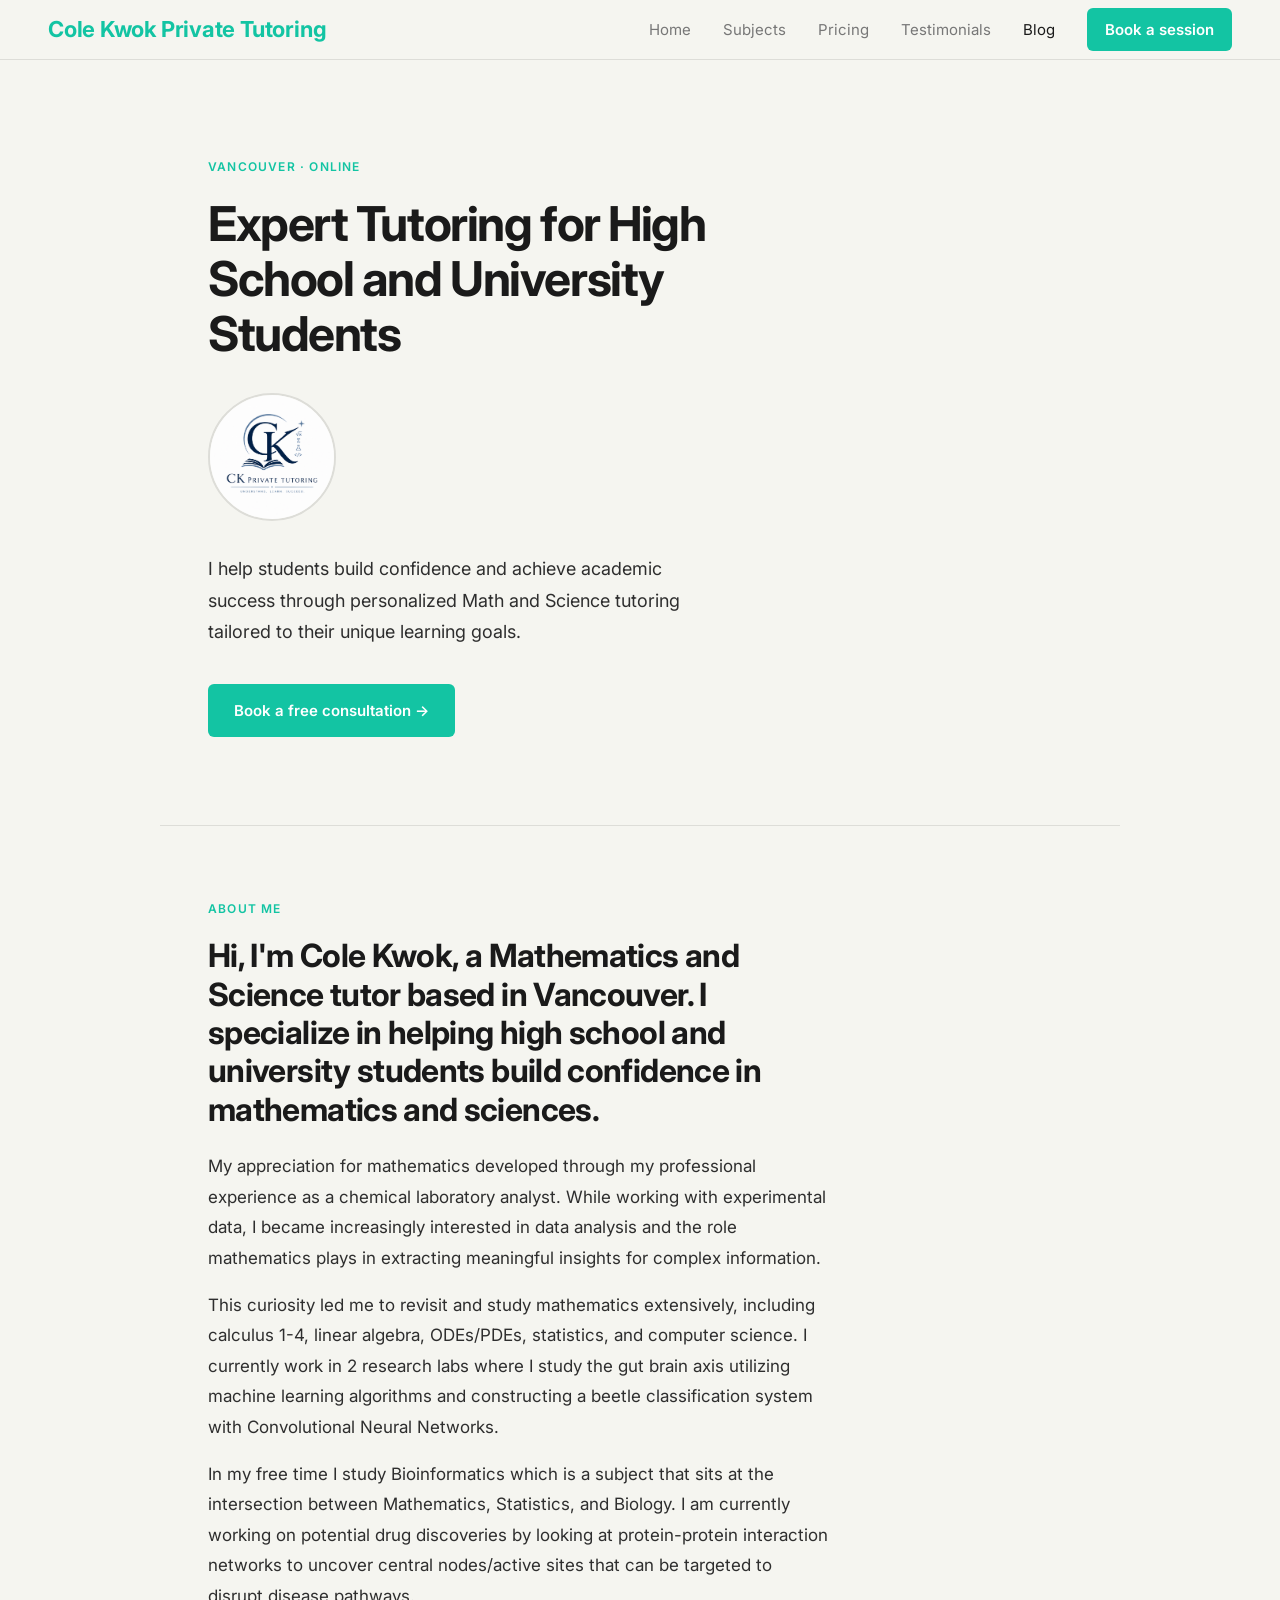
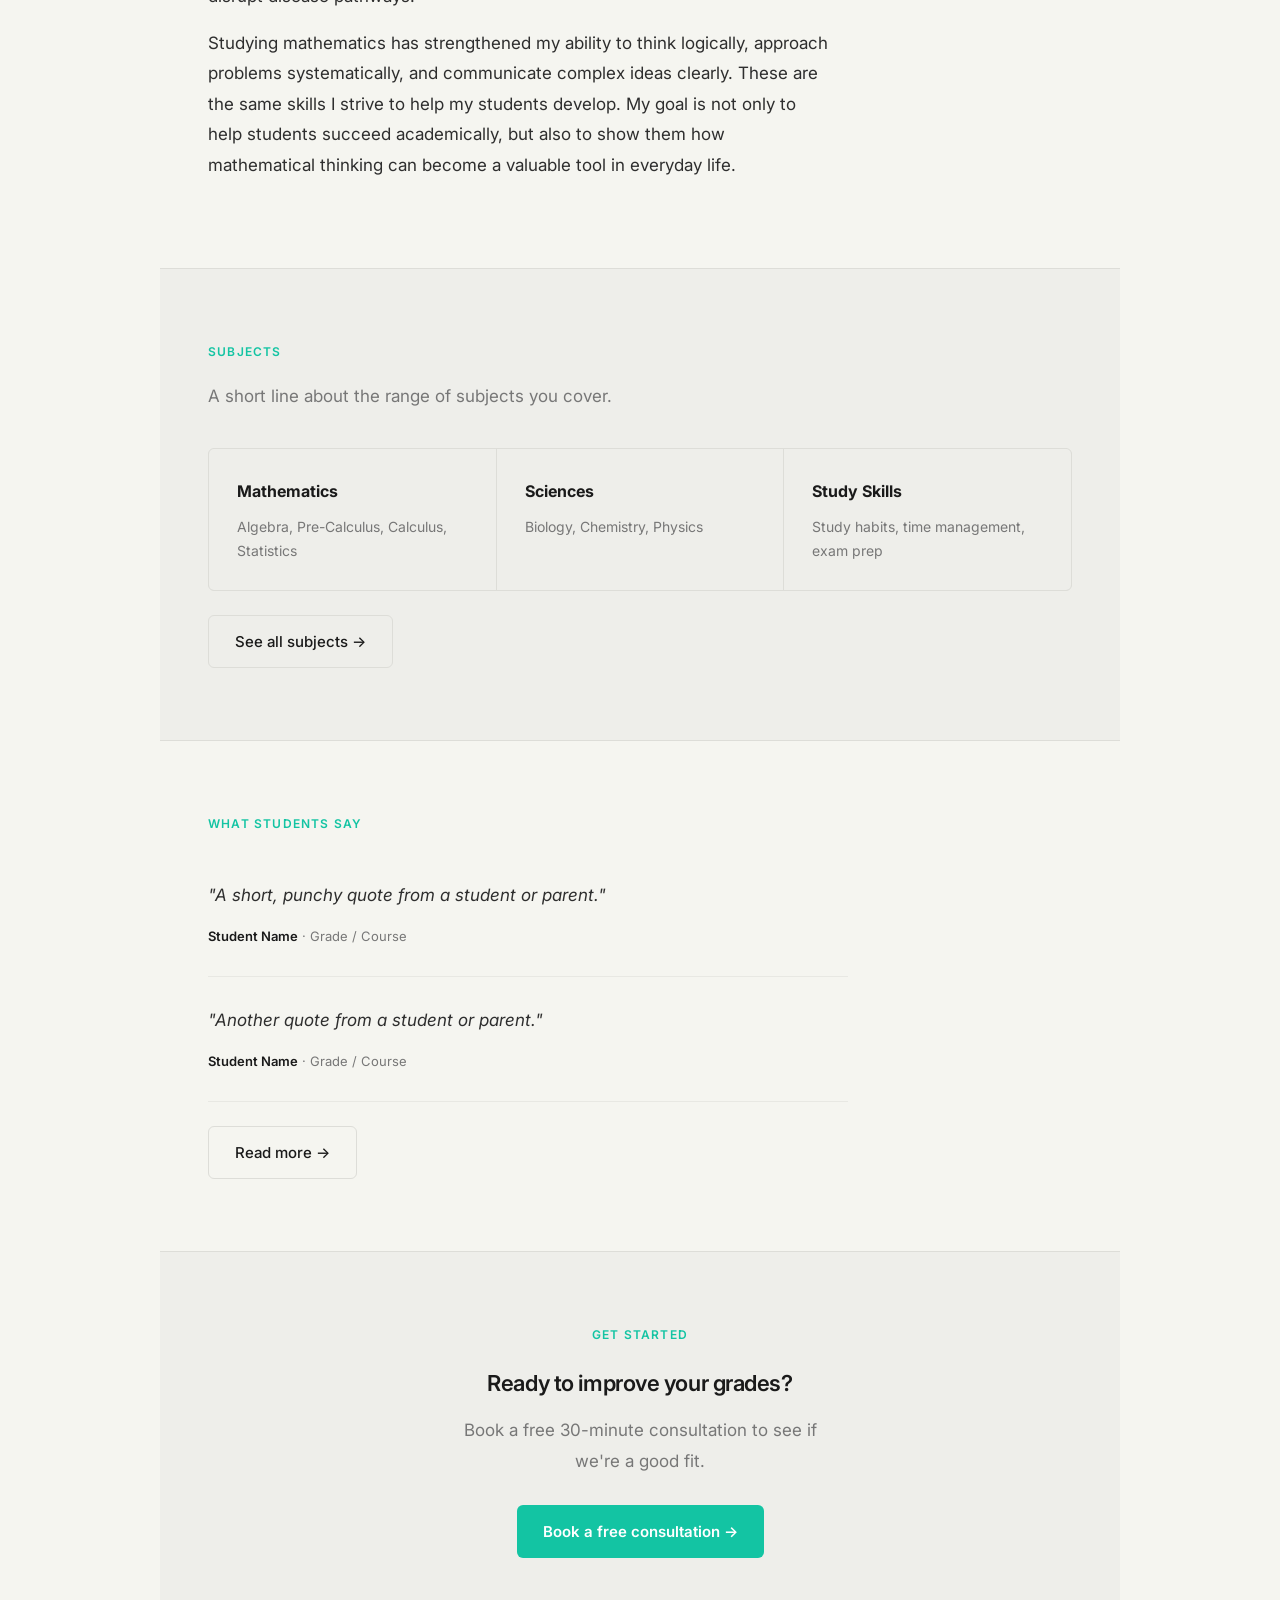
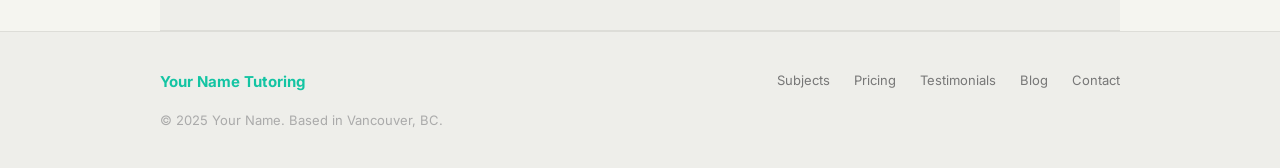
==== index.html @ e892c530 "Update index.html" ====
<!DOCTYPE html>
<html lang="en">
<head>
  <meta charset="UTF-8">
  <meta name="viewport" content="width=device-width, initial-scale=1.0">
  <title>CK | Vancouver Private Tutor</title>
  <link rel="stylesheet" href="style.css">
  <link rel="preconnect" href="https://fonts.googleapis.com">
  <link rel="preconnect" href="https://fonts.gstatic.com" crossorigin>
  <link href="https://fonts.googleapis.com/css2?family=Inter:wght@300;400;500;600;700&display=swap" rel="stylesheet">
</head>
<body>

  <header>
    <div class="logo">Cole Kwok Private Tutoring</div>
    <nav>
      <a href="index.html">Home</a>
      <a href="subjects.html">Subjects</a>
      <a href="pricing.html">Pricing</a>
      <a href="testimonials.html">Testimonials</a>
      <a href="blog.html" class="active">Blog</a>
      <a href="contact.html" class="nav-cta">Book a session</a>
    </nav>
  </header>

  <div class="hero">
    <div class="eyebrow">Vancouver · Online</div>
    <h1>Expert Tutoring for High School and University Students</h1>
    <img src="images/tutoringprofilepic.jpg" alt="Photo of Your Name" class="hero-image">
    <p>I help students build confidence and achieve academic success through personalized Math and Science tutoring tailored to their unique learning goals.</p>
    <a href="contact.html" class="button">Book a free consultation →</a>
  </div>

  <div class="section">
    <div class="eyebrow">About me</div>
    <div class="about-text">
      <h2>Hi, I'm Cole Kwok, a Mathematics and Science tutor based in Vancouver. I specialize in helping high school and university students build confidence in mathematics and sciences.</h2>
      <p>My appreciation for mathematics developed through my professional experience as a chemical laboratory analyst. While working with experimental data, I became increasingly interested in data analysis and the role mathematics plays in extracting meaningful insights for complex information.</p>
      <p>This curiosity led me to revisit and study mathematics extensively, including calculus 1-4, linear algebra, ODEs/PDEs, statistics, and computer science. I currently work in 2 research labs where I study the gut brain axis utilizing machine learning algorithms and constructing a beetle classification system with Convolutional Neural Networks. </p>
      <p>In my free time I study Bioinformatics which is a subject that sits at the intersection between Mathematics, Statistics, and Biology. I am currently working on potential drug discoveries by looking at protein-protein interaction networks to uncover central nodes/active sites that can be targeted to disrupt disease pathways.</p>
      <p>Studying mathematics has strengthened my ability to think logically, approach problems systematically, and communicate complex ideas clearly. These are the same skills I strive to help my students develop. My goal is not only to help students succeed academically, but also to show them how mathematical thinking can become a valuable tool in everyday life.</p>
    </div>
  </div>

  <div class="section alt-bg">
    <div class="eyebrow">Subjects</div>
    <p style="color: var(--text-muted);">A short line about the range of subjects you cover.</p>
    <div class="card-grid">
      <div class="card"><h3>Mathematics</h3><p>Algebra, Pre-Calculus, Calculus, Statistics</p></div>
      <div class="card"><h3>Sciences</h3><p>Biology, Chemistry, Physics</p></div>
      <div class="card"><h3>Study Skills</h3><p>Study habits, time management, exam prep</p></div>
    </div>
    <div style="margin-top: 24px;"><a href="subjects.html" class="button-outline">See all subjects →</a></div>
  </div>

  <div class="section">
    <div class="eyebrow">What students say</div>
    <div class="testimonial">
      <blockquote>"A short, punchy quote from a student or parent."</blockquote>
      <div class="testimonial-attr"><strong>Student Name</strong> · Grade / Course</div>
    </div>
    <div class="testimonial">
      <blockquote>"Another quote from a student or parent."</blockquote>
      <div class="testimonial-attr"><strong>Student Name</strong> · Grade / Course</div>
    </div>
    <div style="margin-top: 24px;"><a href="testimonials.html" class="button-outline">Read more →</a></div>
  </div>

  <div class="section alt-bg" style="text-align: center;">
    <div class="eyebrow">Get started</div>
    <h2 style="font-size: 22px; font-weight: 600; color: var(--text-primary); letter-spacing: -0.02em; margin-bottom: 12px;">Ready to improve your grades?</h2>
    <p style="color: var(--text-muted); max-width: 400px; margin: 0 auto 28px;">Book a free 30-minute consultation to see if we're a good fit.</p>
    <a href="contact.html" class="button">Book a free consultation →</a>
  </div>

  <footer>
    <div class="inner">
      <div class="footer-logo">Your Name Tutoring</div>
      <div class="footer-links">
        <a href="subjects.html">Subjects</a>
        <a href="pricing.html">Pricing</a>
        <a href="testimonials.html">Testimonials</a>
        <a href="blog.html">Blog</a>
        <a href="contact.html">Contact</a>
      </div>
      <div class="footer-copy">© 2025 Your Name. Based in Vancouver, BC.</div>
    </div>
  </footer>

</body>
</html>
---- style.css ----
*, *::before, *::after { box-sizing: border-box; margin: 0; padding: 0; }

:root {
  --bg:           #f5f5f0;
  --bg-alt:       #eeeeea;
  --bg-card:      #e8e8e3;
  --text-primary: #1a1a1a;
  --text-body:    #2e2e2e;
  --text-muted:   #777777;
  --text-dim:     #aaaaaa;
  --border:       #ddddd8;
  --border-light: #e8e8e3;
  --green:        #13c4a3;
  --green-light:  #d0f5ef;
  --green-mid:    #13c4a3;
  --green-dark:   #0fa088;
  --radius:       6px;
}

body {
  font-family: 'Inter', system-ui, sans-serif;
  background: var(--bg);
  color: var(--text-body);
  font-size: 17px;
  line-height: 1.8;
  -webkit-font-smoothing: antialiased;
}

a { color: inherit; text-decoration: none; }
img { display: block; max-width: 100%; }

/* Header */
header {
  background: var(--bg);
  border-bottom: 1px solid var(--border);
  padding: 0 48px;
  height: 60px;
  display: flex;
  align-items: center;
  justify-content: space-between;
  position: sticky;
  top: 0;
  z-index: 100;
}
.logo {
  font-size: 22px;
  font-weight: 700;
  color: var(--green);
  letter-spacing: -0.01em;
}
nav { display: flex; align-items: center; gap: 32px; }
nav a { font-size: 15px; color: var(--text-muted); transition: color 0.15s; }
nav a:hover, nav a.active { color: var(--text-primary); }
nav a.nav-cta {
  background: var(--green); color: #fff;
  padding: 8px 18px; border-radius: var(--radius); font-weight: 600;
}
nav a.nav-cta:hover { background: var(--green-dark); color: #fff; }

/* Sections */
.section {
  padding: 72px 48px;
  border-bottom: 1px solid var(--border);
  max-width: 960px;
  margin: 0 auto;
}
.section-full { padding: 72px 48px; border-bottom: 1px solid var(--border); }
.section-full .inner { max-width: 960px; margin: 0 auto; }
.alt-bg { background: var(--bg-alt); }

/* Eyebrow */
.eyebrow {
  font-size: 12px;
  font-weight: 600;
  letter-spacing: 0.1em;
  text-transform: uppercase;
  color: var(--green);
  margin-bottom: 18px;
}

/* Hero */
.hero {
  padding: 96px 48px 88px;
  border-bottom: 1px solid var(--border);
  max-width: 960px;
  margin: 0 auto;
}
.hero h1 {
  font-size: 48px;
  font-weight: 700;
  color: var(--text-primary);
  line-height: 1.15;
  letter-spacing: -0.03em;
  max-width: 640px;
  margin-bottom: 24px;
}
.hero-image {
  width: 128px; height: 128px; border-radius: 50%;
  object-fit: cover; border: 2px solid var(--border); margin: 32px 0;
}
.hero p {
  font-size: 18px;
  color: var(--text-body);
  max-width: 520px;
  line-height: 1.75;
  margin-bottom: 36px;
}

/* Buttons */
.button {
  display: inline-block; background: var(--green); color: #fff;
  font-size: 15px; font-weight: 600; padding: 13px 26px;
  border-radius: var(--radius); transition: background 0.15s;
}
.button:hover { background: var(--green-dark); color: #fff; }
.button-outline {
  display: inline-block; background: transparent; color: var(--text-primary);
  font-size: 15px; font-weight: 500; padding: 12px 26px;
  border-radius: var(--radius); border: 1px solid var(--border);
  transition: border-color 0.15s, background 0.15s;
}
.button-outline:hover { background: var(--bg-alt); border-color: #bbb; }

/* About */
.about-text { max-width: 620px; }
.about-text h2 {
  font-size: 32px; font-weight: 700; color: var(--text-primary);
  letter-spacing: -0.02em; margin-bottom: 22px; line-height: 1.2;
}
.about-text p { margin-bottom: 16px; font-size: 17px; }

/* Card grid */
.card-grid {
  display: grid; grid-template-columns: repeat(auto-fit, minmax(200px, 1fr));
  gap: 1px; background: var(--border);
  border: 1px solid var(--border); border-radius: var(--radius);
  overflow: hidden; margin-top: 36px;
}
.card { background: var(--bg-alt); padding: 28px; transition: background 0.15s; }
.card:hover { background: var(--bg-card); }
.card h3 { font-size: 16px; font-weight: 700; color: var(--text-primary); margin-bottom: 10px; }
.card p { font-size: 14px; color: var(--text-muted); line-height: 1.65; }

/* Numbered list */
.numbered-list { margin-top: 36px; }
.numbered-list a, .numbered-item {
  display: flex; align-items: baseline; gap: 18px;
  padding: 18px 0; border-bottom: 1px solid var(--border-light);
  color: var(--text-body); transition: color 0.15s;
}
.numbered-list a:hover { color: var(--green); }
.numbered-list a:last-child, .numbered-item:last-child { border-bottom: none; }
.item-num { font-size: 12px; color: var(--text-dim); min-width: 20px; }
.item-title { flex: 1; font-size: 16px; }
.item-arrow { font-size: 14px; color: var(--text-dim); }

/* Pricing */
.pricing-grid { display: grid; grid-template-columns: repeat(auto-fit, minmax(220px, 1fr)); gap: 14px; margin-top: 36px; }
.pricing-card { background: var(--bg-alt); border: 1px solid var(--border); border-radius: var(--radius); padding: 32px 28px; }
.pricing-card.featured { border-color: var(--green); background: #edfaf7; }
.pricing-label { font-size: 12px; font-weight: 600; letter-spacing: 0.08em; text-transform: uppercase; color: var(--text-muted); margin-bottom: 14px; }
.pricing-card.featured .pricing-label { color: var(--green); }
.pricing-price { font-size: 36px; font-weight: 700; color: var(--text-primary); letter-spacing: -0.02em; line-height: 1; margin-bottom: 6px; }
.pricing-unit { font-size: 14px; color: var(--text-muted); margin-bottom: 24px; }
.pricing-features { list-style: none; margin-bottom: 28px; }
.pricing-features li { font-size: 14px; color: var(--text-body); padding: 7px 0; border-bottom: 1px solid var(--border-light); display: flex; align-items: center; gap: 10px; }
.pricing-features li::before { content: ''; display: block; width: 7px; height: 7px; border-radius: 50%; background: var(--green); flex-shrink: 0; }

/* Testimonials */
.testimonial { padding: 28px 0; border-bottom: 1px solid var(--border-light); max-width: 640px; }
.testimonial:last-child { border-bottom: none; }
.testimonial blockquote { font-size: 17px; color: var(--text-body); line-height: 1.8; font-style: italic; margin-bottom: 14px; }
.testimonial-attr { font-size: 13px; color: var(--text-muted); }
.testimonial-attr strong { color: var(--text-primary); font-weight: 600; }

/* Contact form */
.contact-form { max-width: 520px; margin-top: 36px; display: flex; flex-direction: column; gap: 20px; }
.form-row { display: flex; flex-direction: column; gap: 8px; }
.form-row label { font-size: 13px; font-weight: 600; color: var(--text-muted); letter-spacing: 0.04em; }
.form-row input, .form-row textarea, .form-row select {
  font-family: inherit; font-size: 15px; color: var(--text-primary);
  background: var(--bg); border: 1px solid var(--border);
  border-radius: var(--radius); padding: 12px 16px; outline: none;
  transition: border-color 0.15s; width: 100%;
}
.form-row input:focus, .form-row textarea:focus, .form-row select:focus { border-color: var(--green); }
.form-row textarea { resize: vertical; min-height: 130px; }

/* Page header */
.page-header { padding: 64px 48px 56px; border-bottom: 1px solid var(--border); max-width: 960px; margin: 0 auto; }
.page-header h1 { font-size: 36px; font-weight: 700; color: var(--text-primary); letter-spacing: -0.02em; margin-top: 14px; }
.page-header p { font-size: 17px; color: var(--text-muted); margin-top: 12px; max-width: 520px; line-height: 1.75; }

/* Tag */
.tag { display: inline-block; font-size: 12px; font-weight: 600; padding: 3px 10px; border-radius: 100px; background: var(--green-light); color: var(--green-dark); }

/* Footer */
footer { padding: 36px 48px; background: var(--bg-alt); border-top: 1px solid var(--border); }
footer .inner { max-width: 960px; margin: 0 auto; display: flex; justify-content: space-between; align-items: center; flex-wrap: wrap; gap: 14px; }
.footer-logo { font-size: 15px; font-weight: 700; color: var(--green); }
.footer-links { display: flex; gap: 24px; }
.footer-links a { font-size: 13px; color: var(--text-muted); }
.footer-links a:hover { color: var(--text-primary); }
.footer-copy { font-size: 13px; color: var(--text-dim); width: 100%; }

/* Mobile */
@media (max-width: 640px) {
  header { padding: 0 20px; }
  nav { gap: 16px; }
  nav a:not(.nav-cta) { display: none; }
  .hero, .section, .page-header { padding-left: 20px; padding-right: 20px; }
  .section-full { padding-left: 20px; padding-right: 20px; }
  .hero h1 { font-size: 32px; }
  footer { padding: 28px 20px; }
  footer .inner { flex-direction: column; align-items: flex-start; }
}
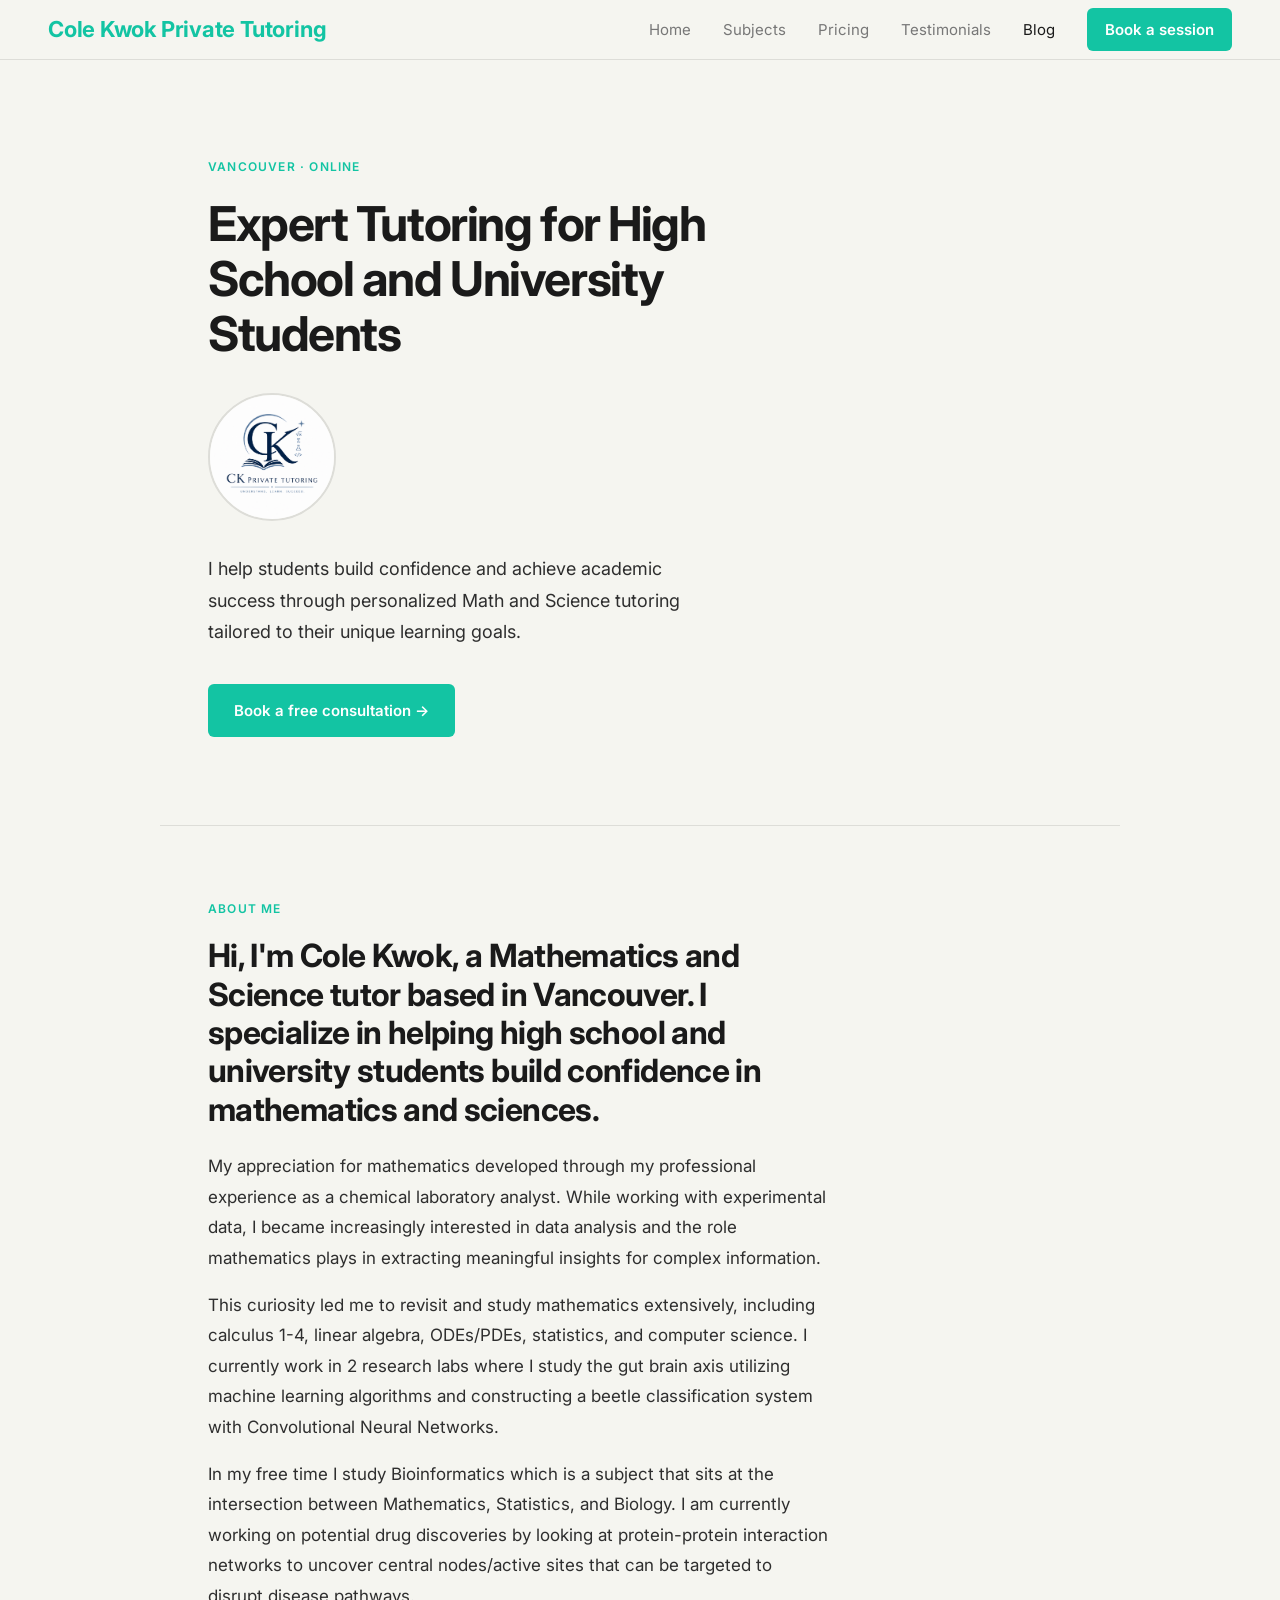
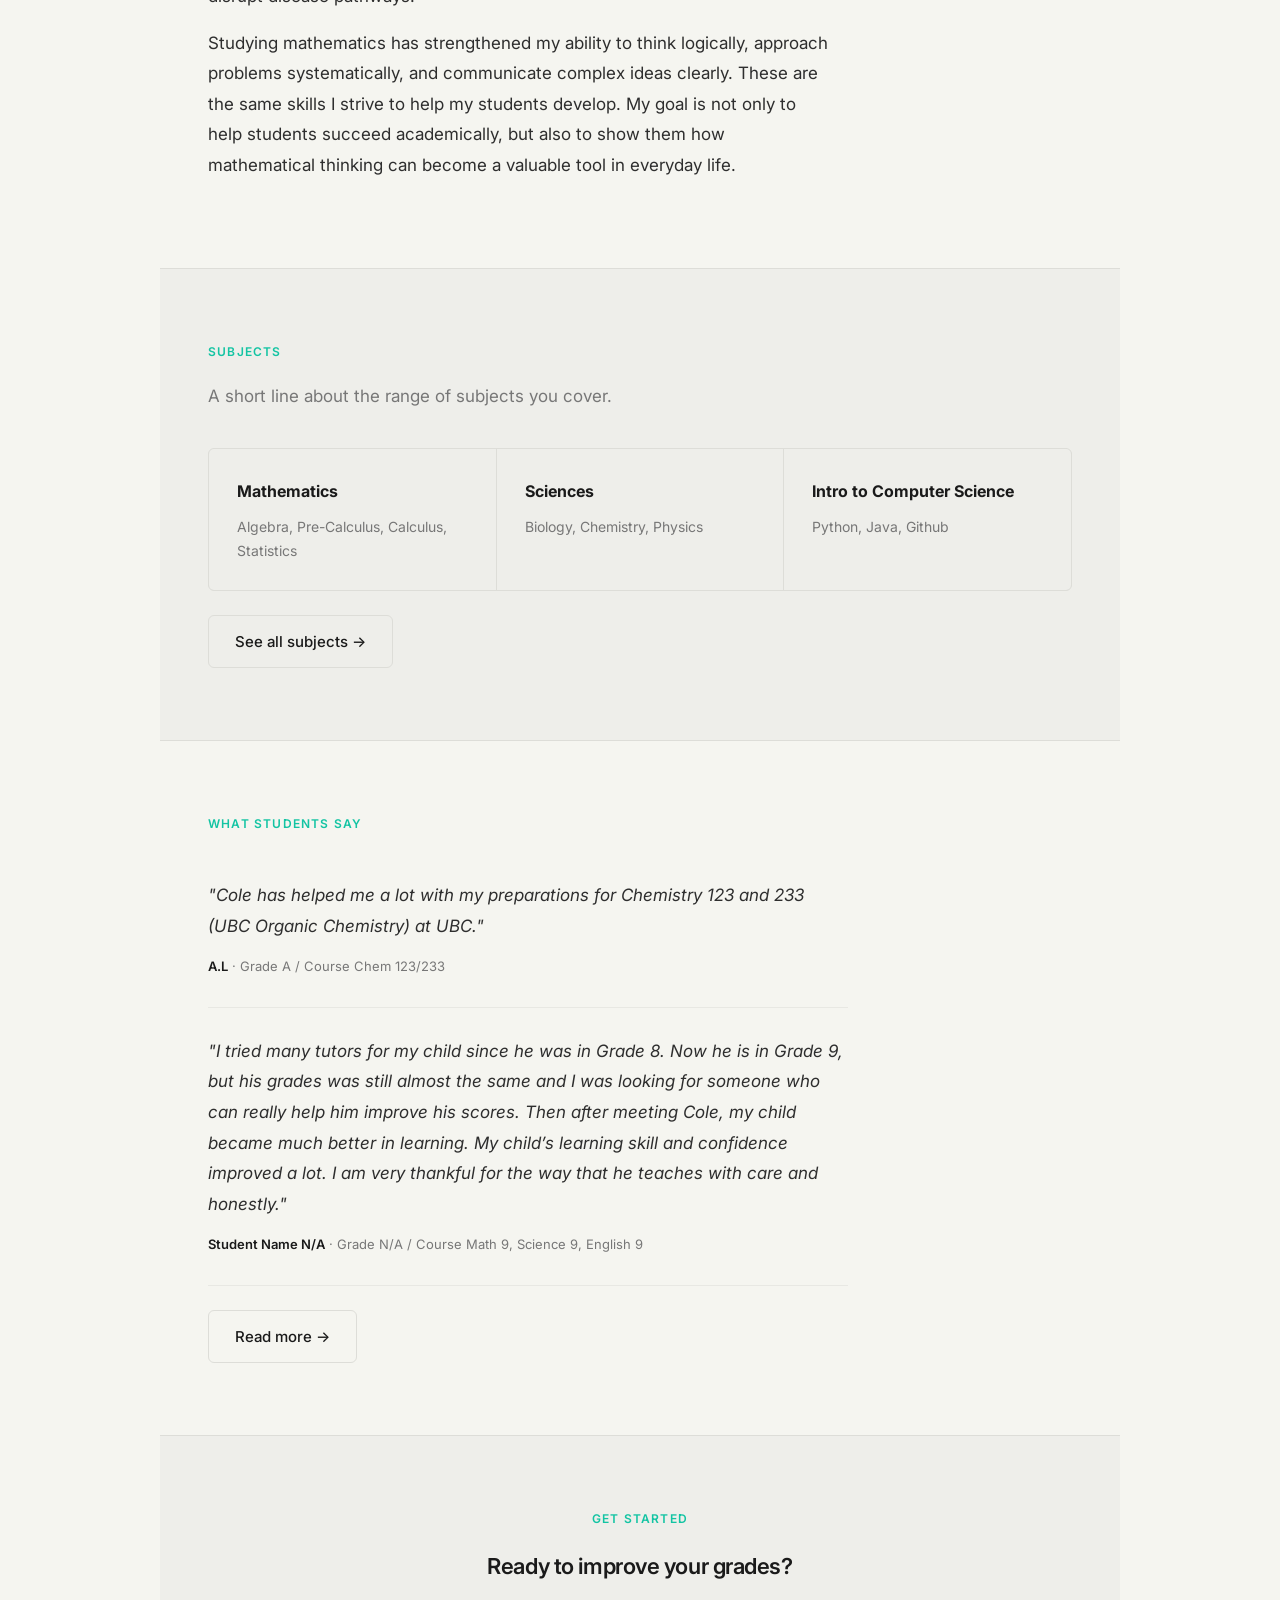
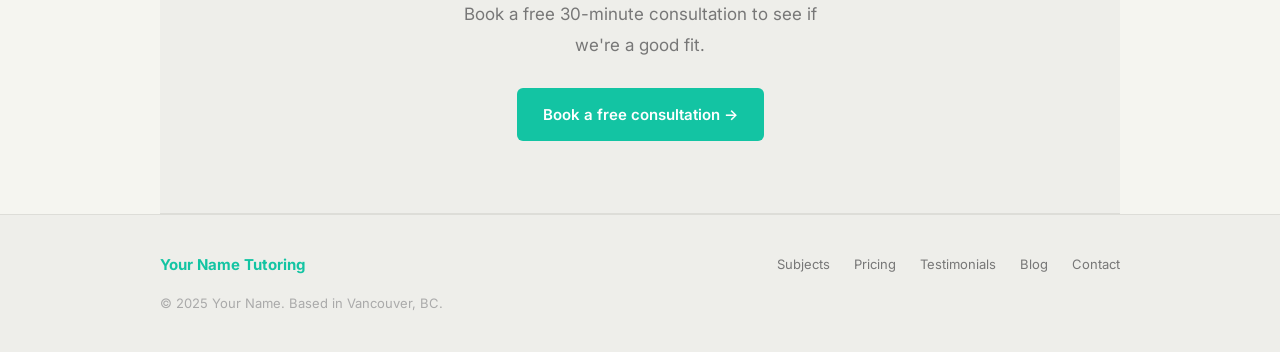
==== commit a5513e7c: "Update index.html" ====
--- a/index.html
+++ b/index.html
@@ -48,7 +48,7 @@
     <div class="card-grid">
       <div class="card"><h3>Mathematics</h3><p>Algebra, Pre-Calculus, Calculus, Statistics</p></div>
       <div class="card"><h3>Sciences</h3><p>Biology, Chemistry, Physics</p></div>
-      <div class="card"><h3>Study Skills</h3><p>Study habits, time management, exam prep</p></div>
+      <div class="card"><h3>Intro to Computer Science</h3><p>Python, Java, Github</p></div>
     </div>
     <div style="margin-top: 24px;"><a href="subjects.html" class="button-outline">See all subjects →</a></div>
   </div>
@@ -56,12 +56,13 @@
   <div class="section">
     <div class="eyebrow">What students say</div>
     <div class="testimonial">
-      <blockquote>"A short, punchy quote from a student or parent."</blockquote>
-      <div class="testimonial-attr"><strong>Student Name</strong> · Grade / Course</div>
+      <blockquote>"Cole has helped me a lot with my preparations for Chemistry 123 and 233 (UBC Organic Chemistry) at UBC."</blockquote>
+      <div class="testimonial-attr"><strong>A.L</strong> · Grade A / Course Chem 123/233</div>
     </div>
     <div class="testimonial">
-      <blockquote>"Another quote from a student or parent."</blockquote>
-      <div class="testimonial-attr"><strong>Student Name</strong> · Grade / Course</div>
+      <blockquote>"I tried many tutors for my child since he was in Grade 8. Now he is in Grade 9, but his grades was still almost the same and I was looking for someone who can really help him improve his scores.
+Then after meeting Cole, my child became much better in learning. My child’s learning skill and confidence improved a lot. I am very thankful for the way that he teaches with care and honestly."</blockquote>
+      <div class="testimonial-attr"><strong>Student Name N/A</strong> · Grade N/A / Course Math 9, Science 9, English 9</div>
     </div>
     <div style="margin-top: 24px;"><a href="testimonials.html" class="button-outline">Read more →</a></div>
   </div>
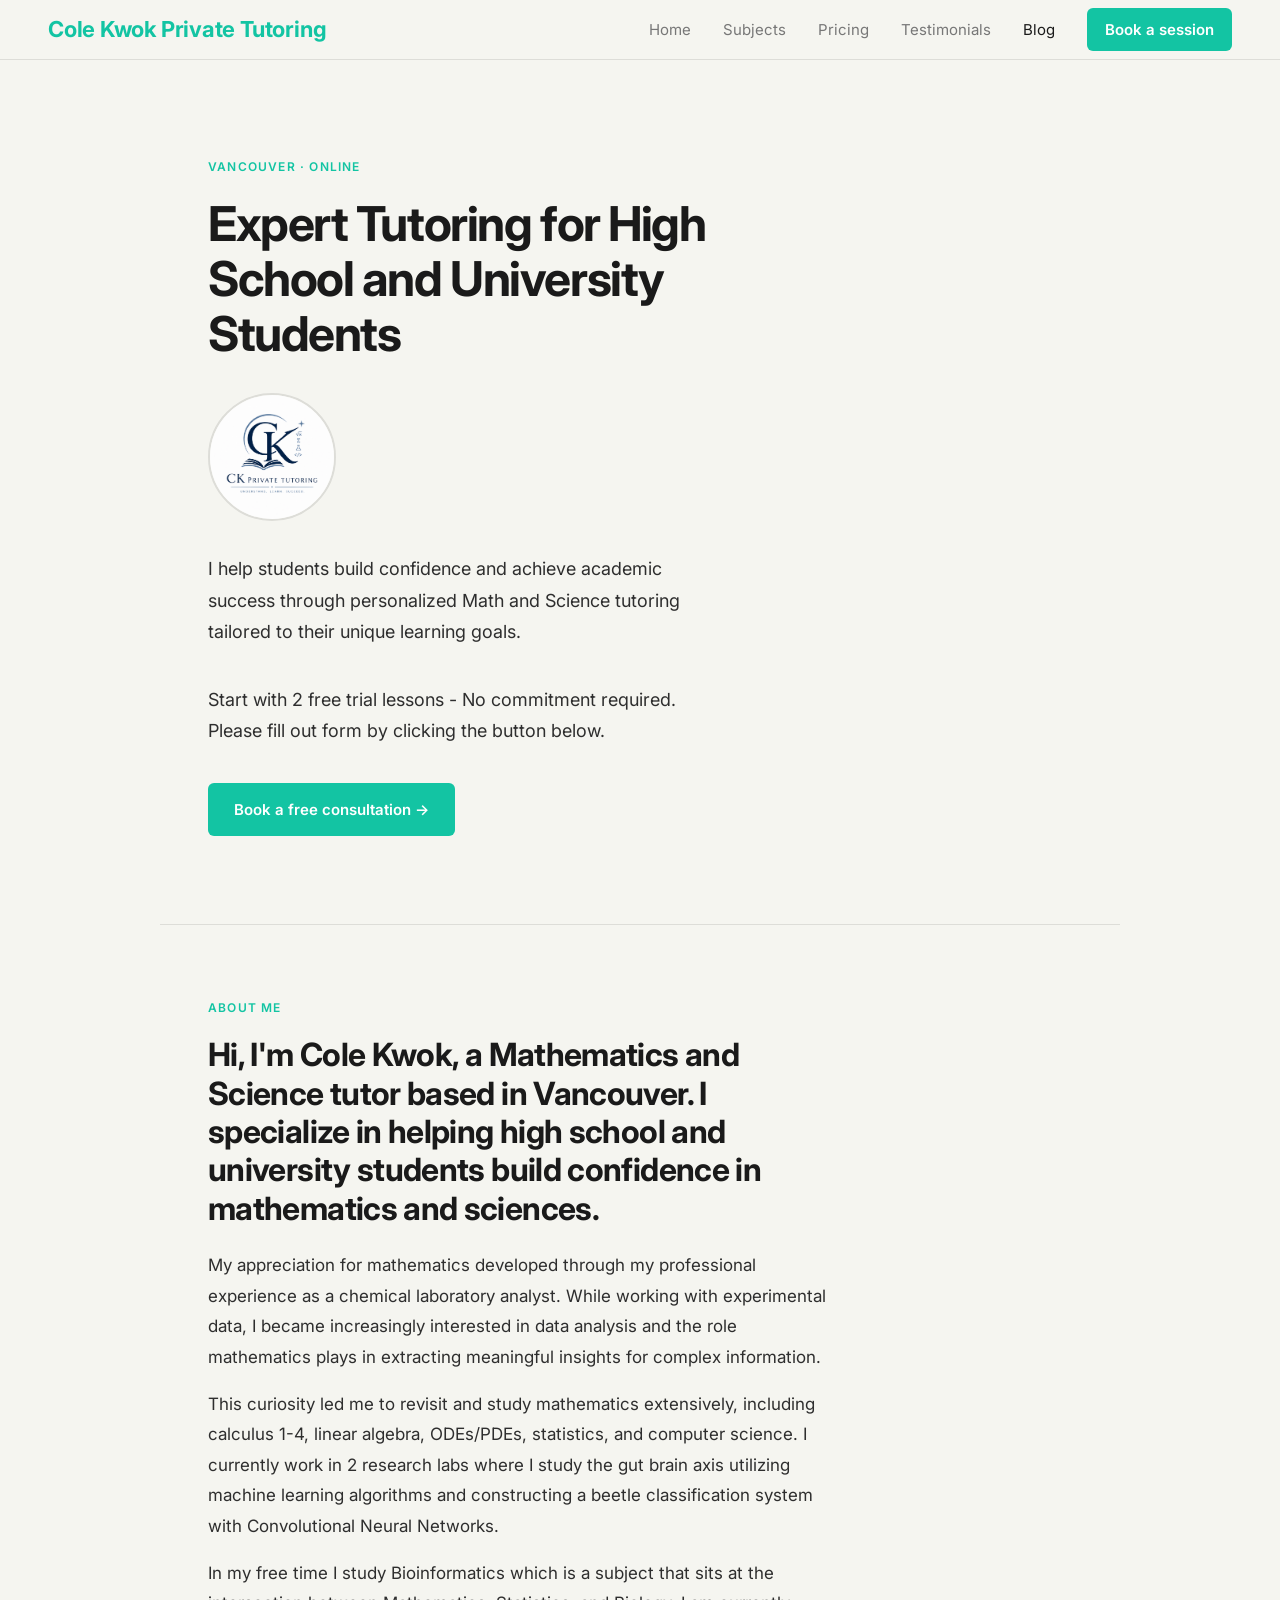
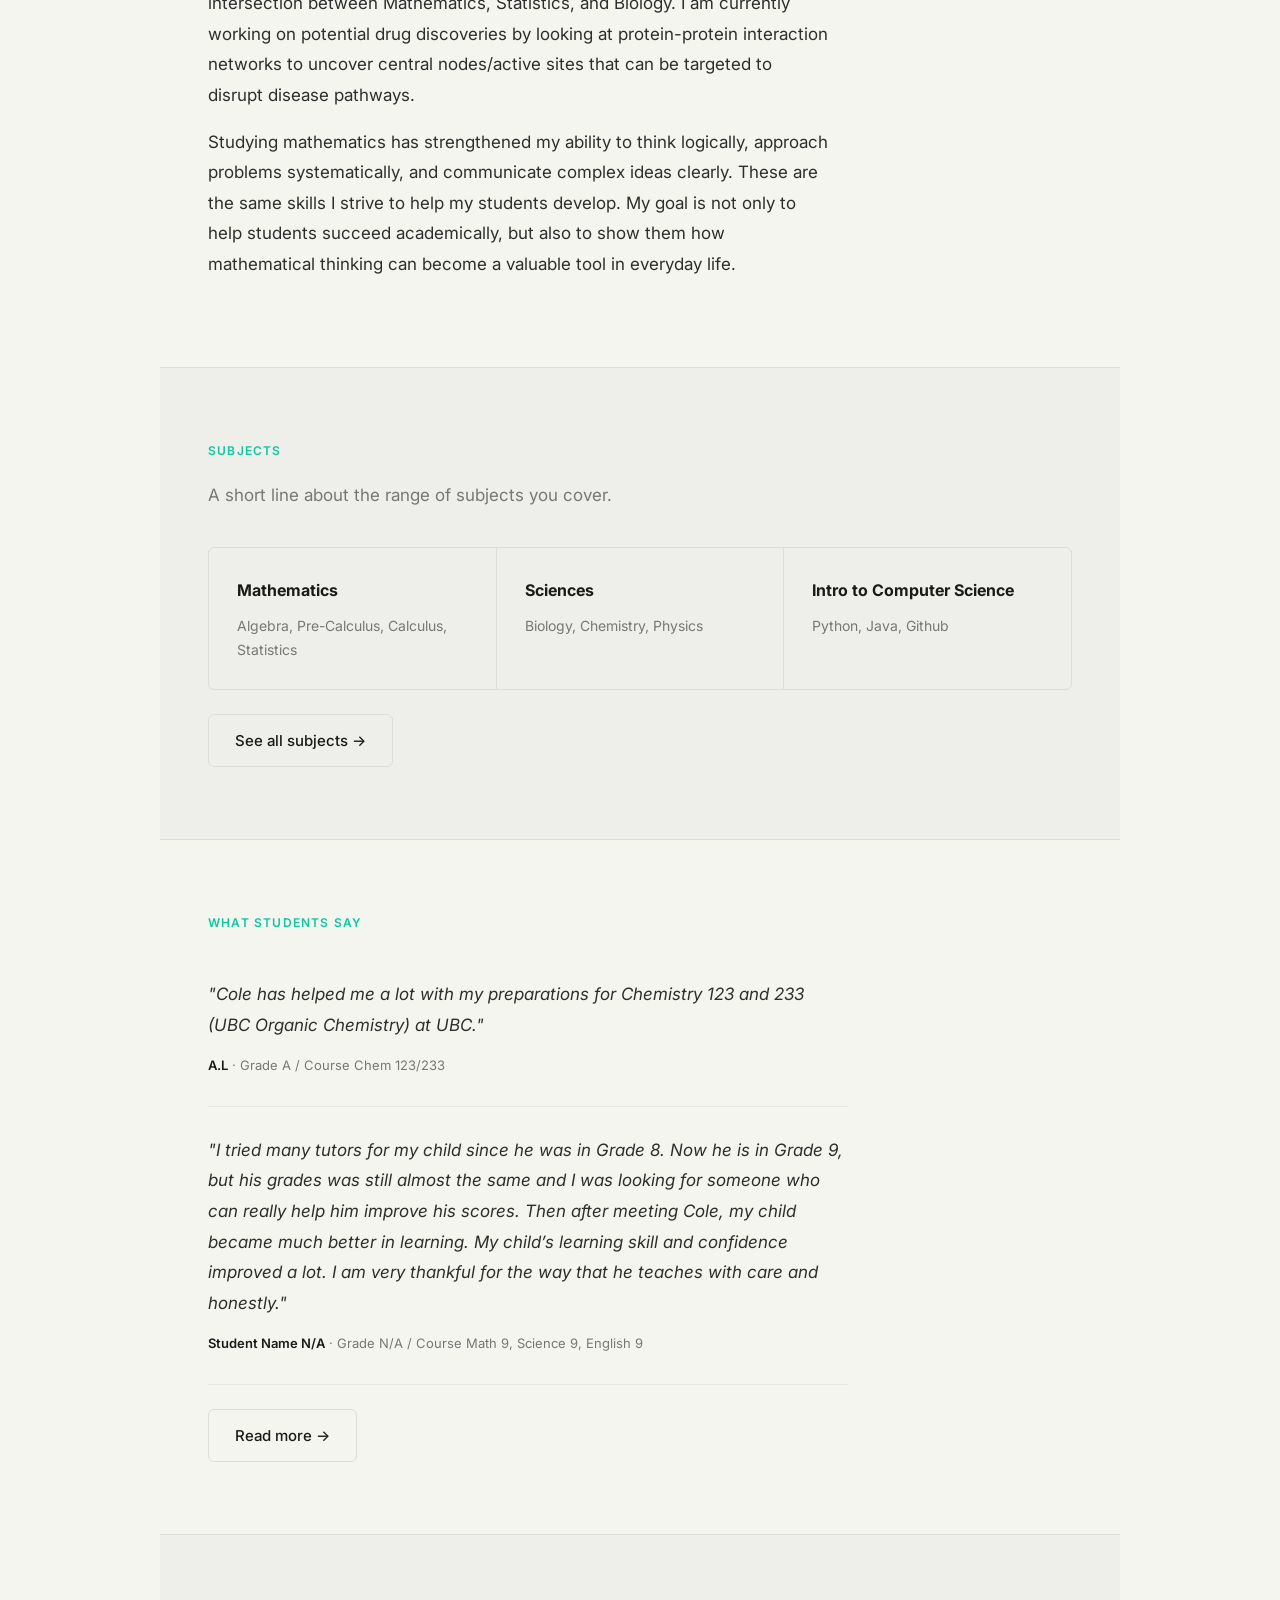
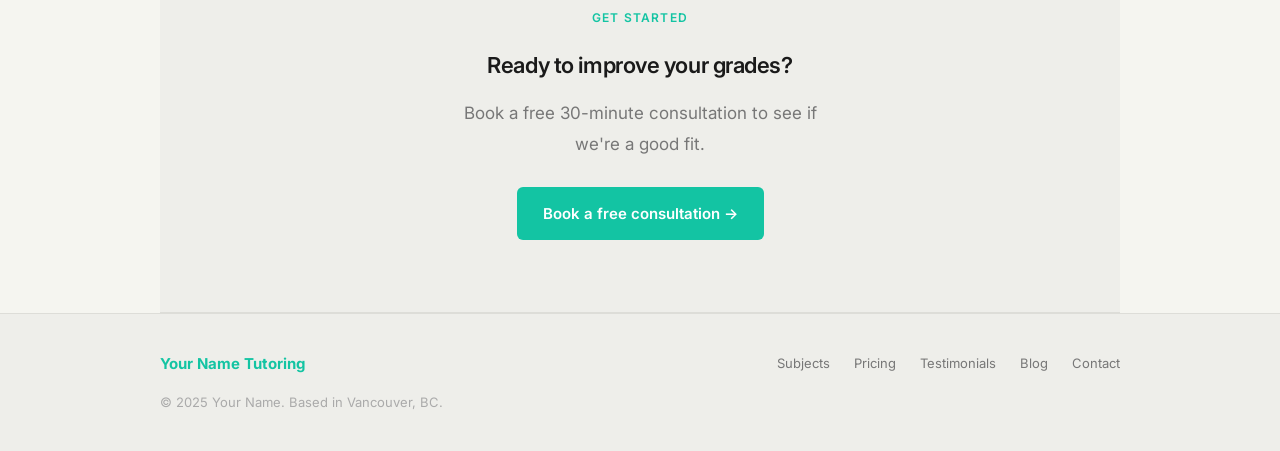
==== commit 151269f7: "Update index.html" ====
--- a/index.html
+++ b/index.html
@@ -28,6 +28,7 @@
     <h1>Expert Tutoring for High School and University Students</h1>
     <img src="images/tutoringprofilepic.jpg" alt="Photo of Your Name" class="hero-image">
     <p>I help students build confidence and achieve academic success through personalized Math and Science tutoring tailored to their unique learning goals.</p>
+    <p>Start with 2 free trial lessons - No commitment required. Please fill out form by clicking the button below.</p>
     <a href="contact.html" class="button">Book a free consultation →</a>
   </div>
 
@@ -39,6 +40,7 @@
       <p>This curiosity led me to revisit and study mathematics extensively, including calculus 1-4, linear algebra, ODEs/PDEs, statistics, and computer science. I currently work in 2 research labs where I study the gut brain axis utilizing machine learning algorithms and constructing a beetle classification system with Convolutional Neural Networks. </p>
       <p>In my free time I study Bioinformatics which is a subject that sits at the intersection between Mathematics, Statistics, and Biology. I am currently working on potential drug discoveries by looking at protein-protein interaction networks to uncover central nodes/active sites that can be targeted to disrupt disease pathways.</p>
       <p>Studying mathematics has strengthened my ability to think logically, approach problems systematically, and communicate complex ideas clearly. These are the same skills I strive to help my students develop. My goal is not only to help students succeed academically, but also to show them how mathematical thinking can become a valuable tool in everyday life.</p>
+      
     </div>
   </div>
 
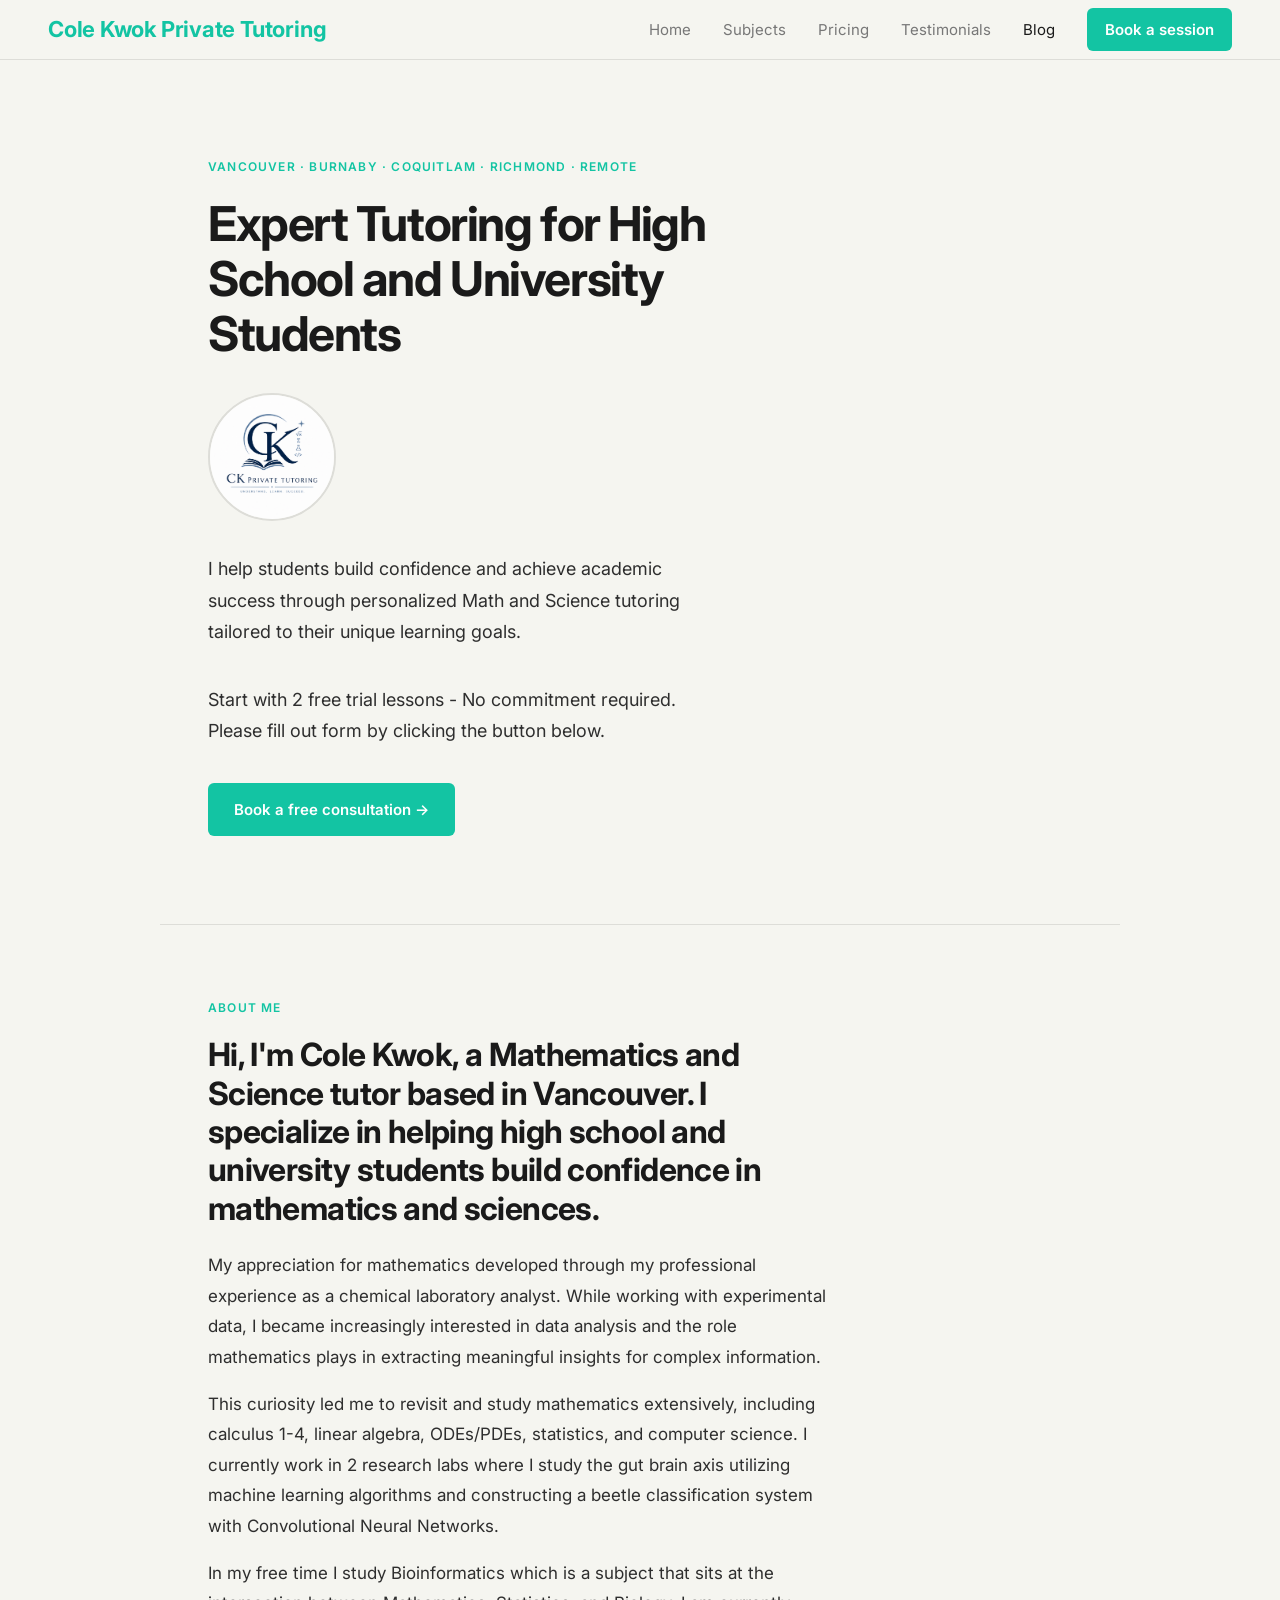
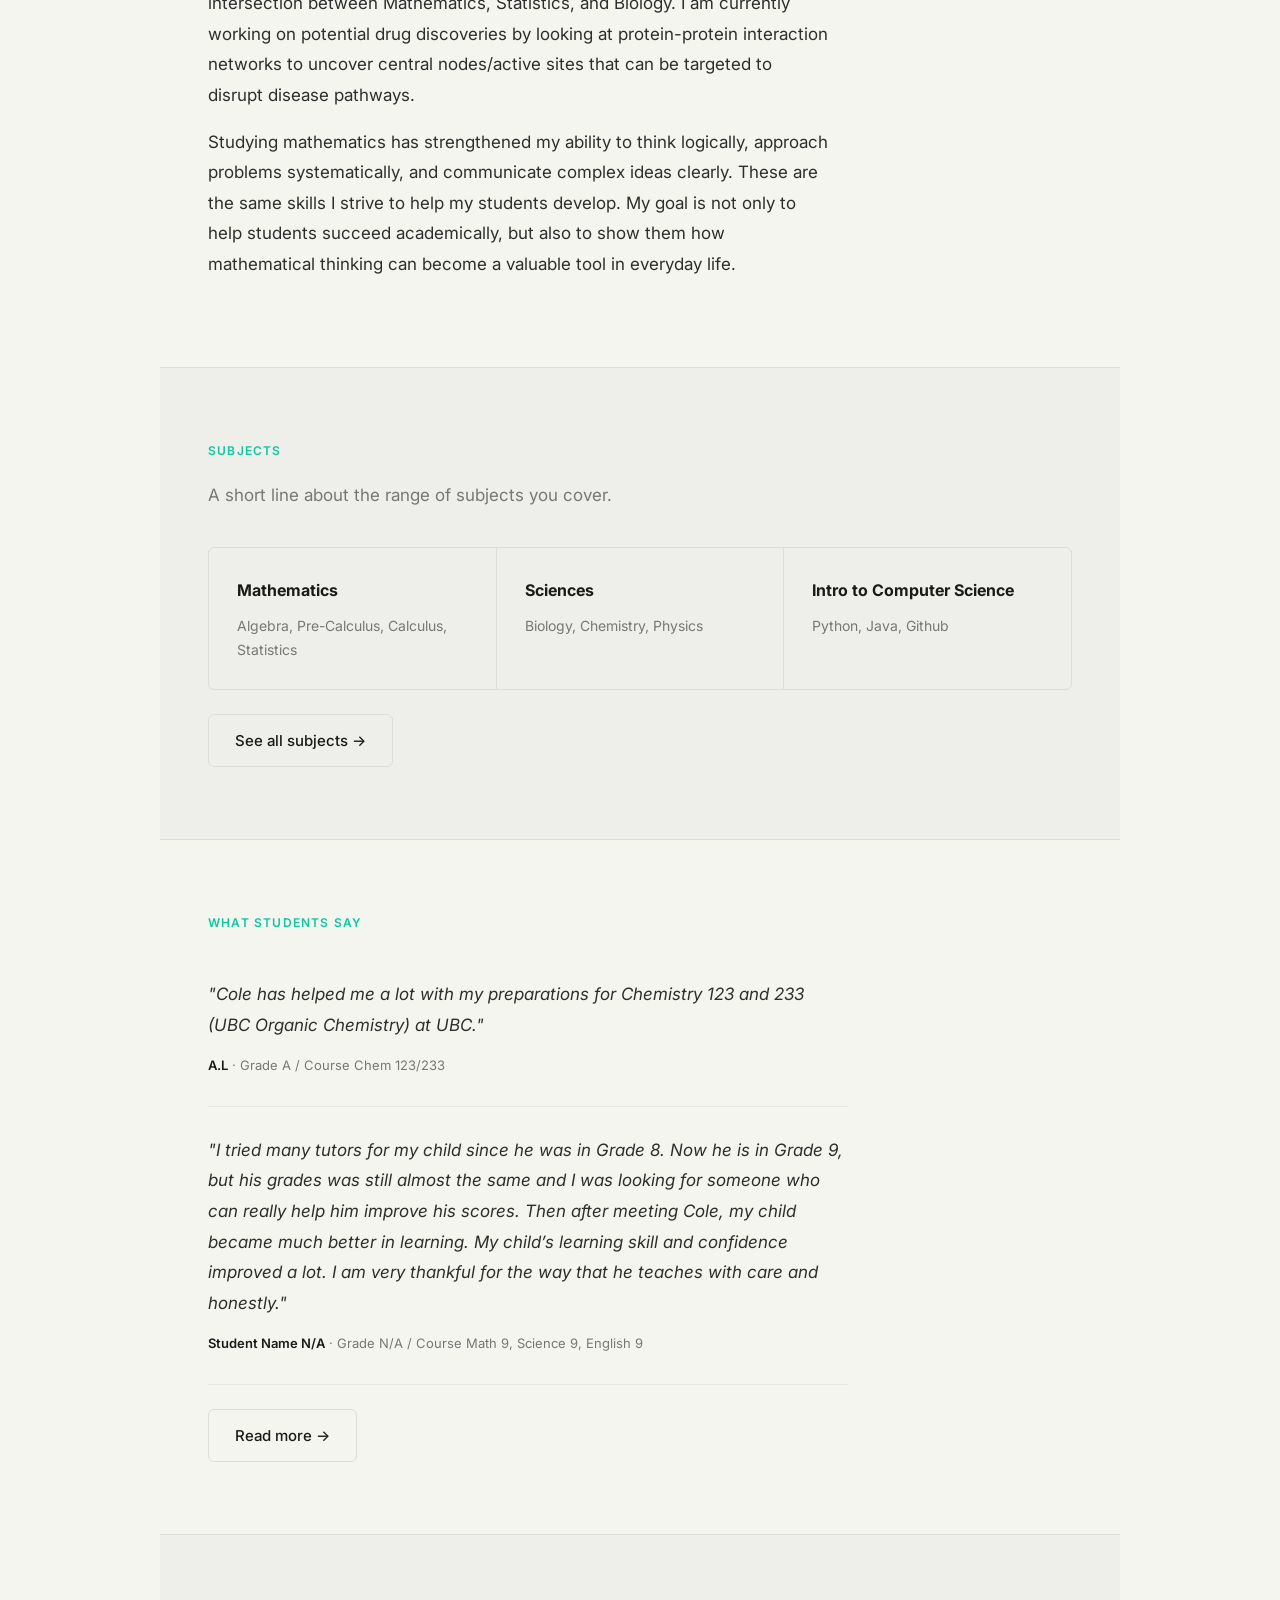
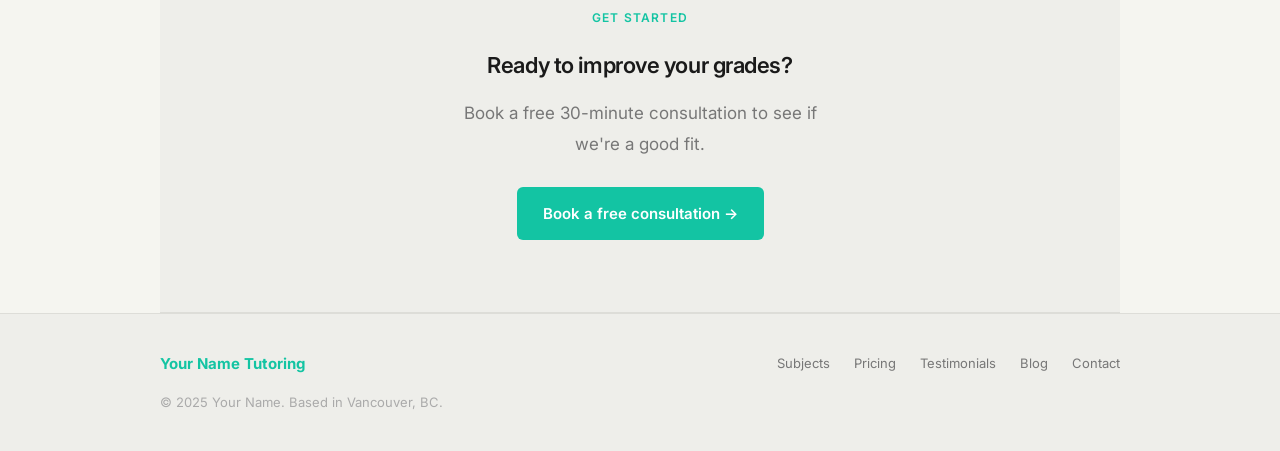
==== commit b3fa6604: "Update index.html" ====
--- a/index.html
+++ b/index.html
@@ -24,7 +24,7 @@
   </header>
 
   <div class="hero">
-    <div class="eyebrow">Vancouver · Online</div>
+    <div class="eyebrow">Vancouver · Burnaby · Coquitlam · Richmond · Remote</div>
     <h1>Expert Tutoring for High School and University Students</h1>
     <img src="images/tutoringprofilepic.jpg" alt="Photo of Your Name" class="hero-image">
     <p>I help students build confidence and achieve academic success through personalized Math and Science tutoring tailored to their unique learning goals.</p>
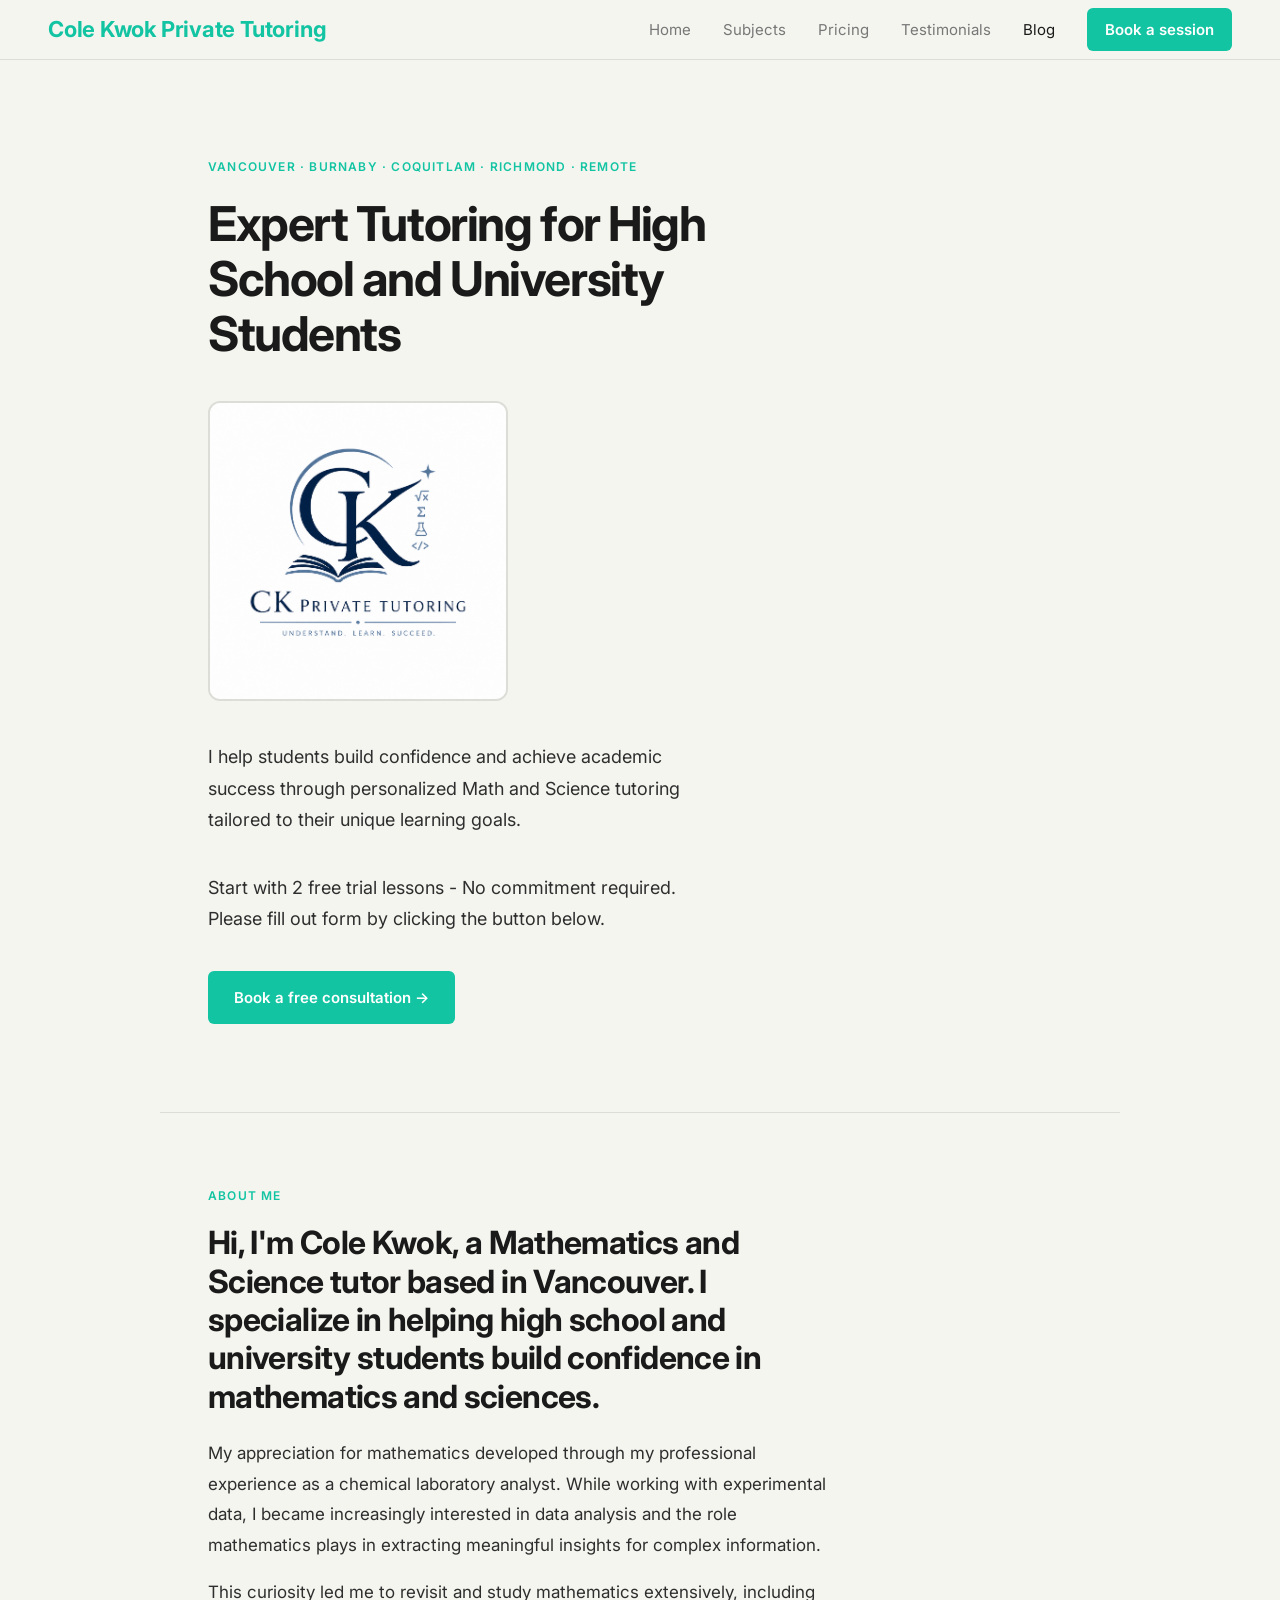
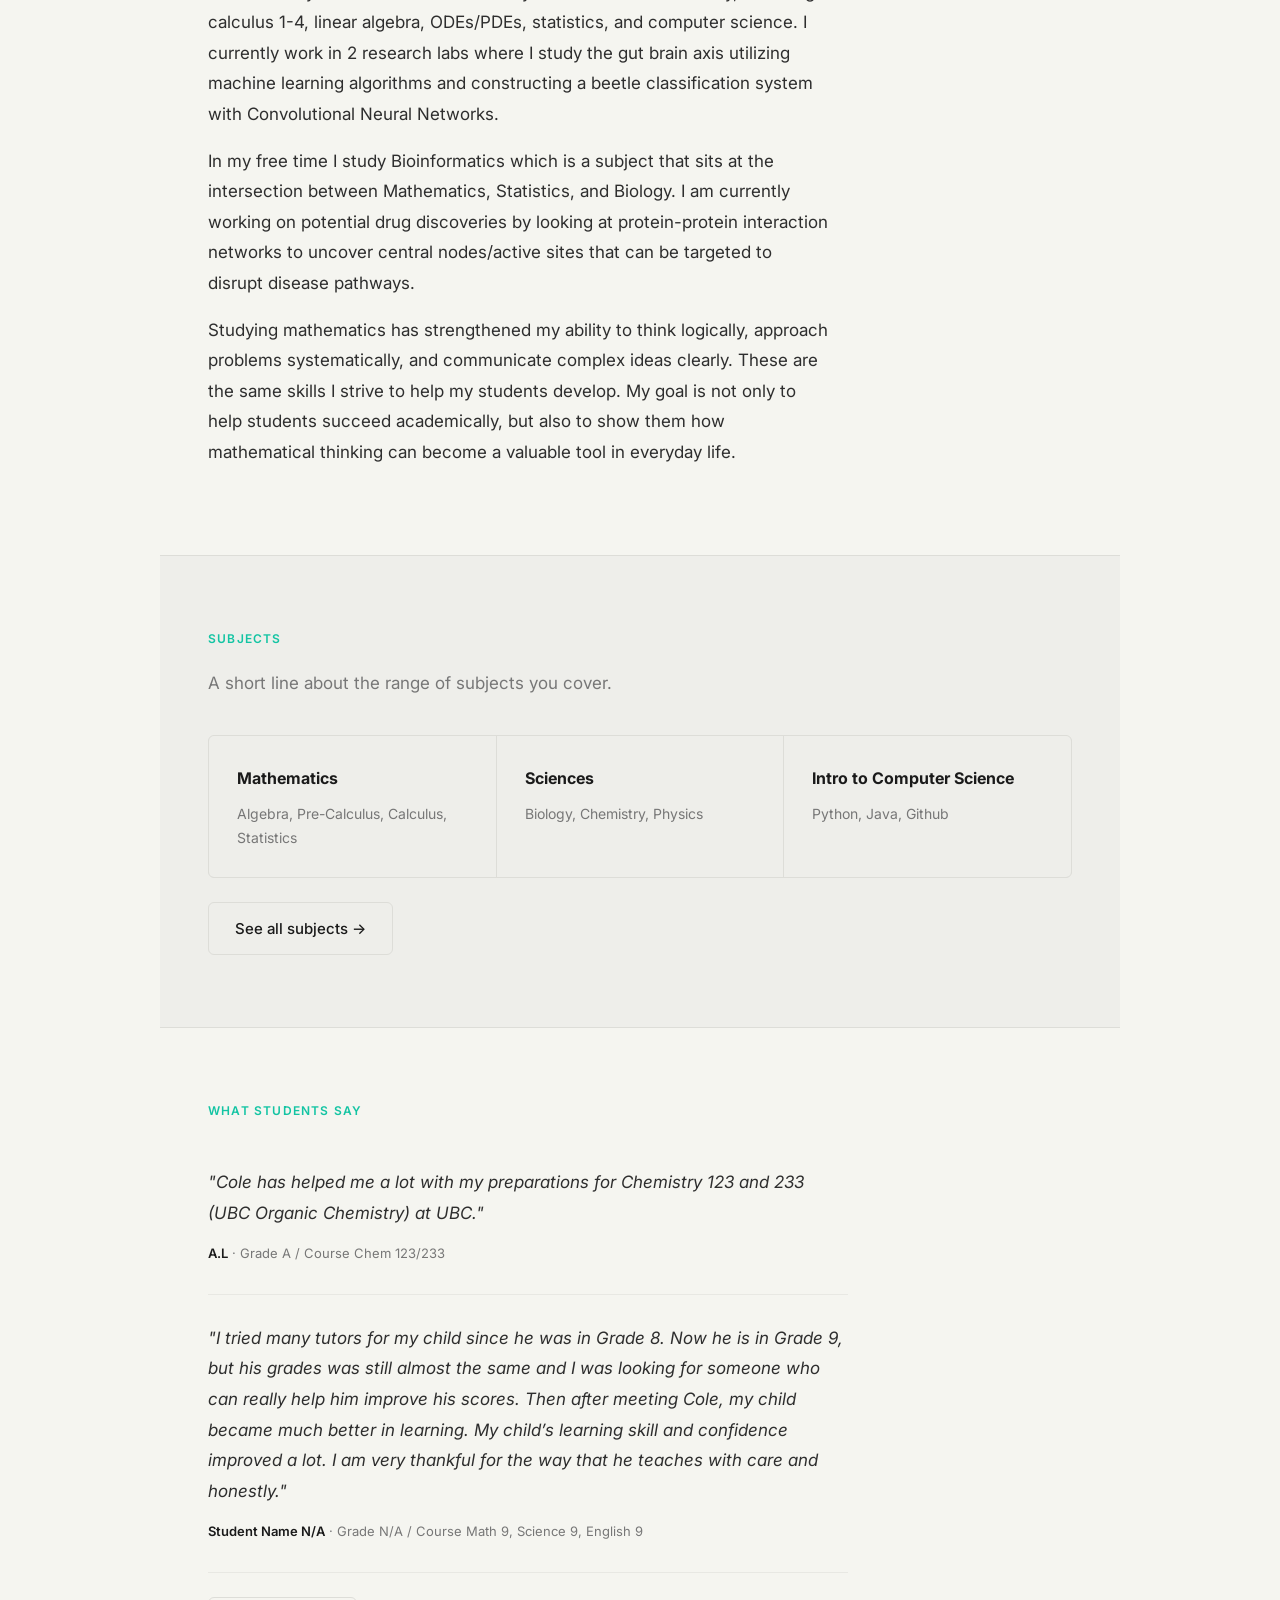
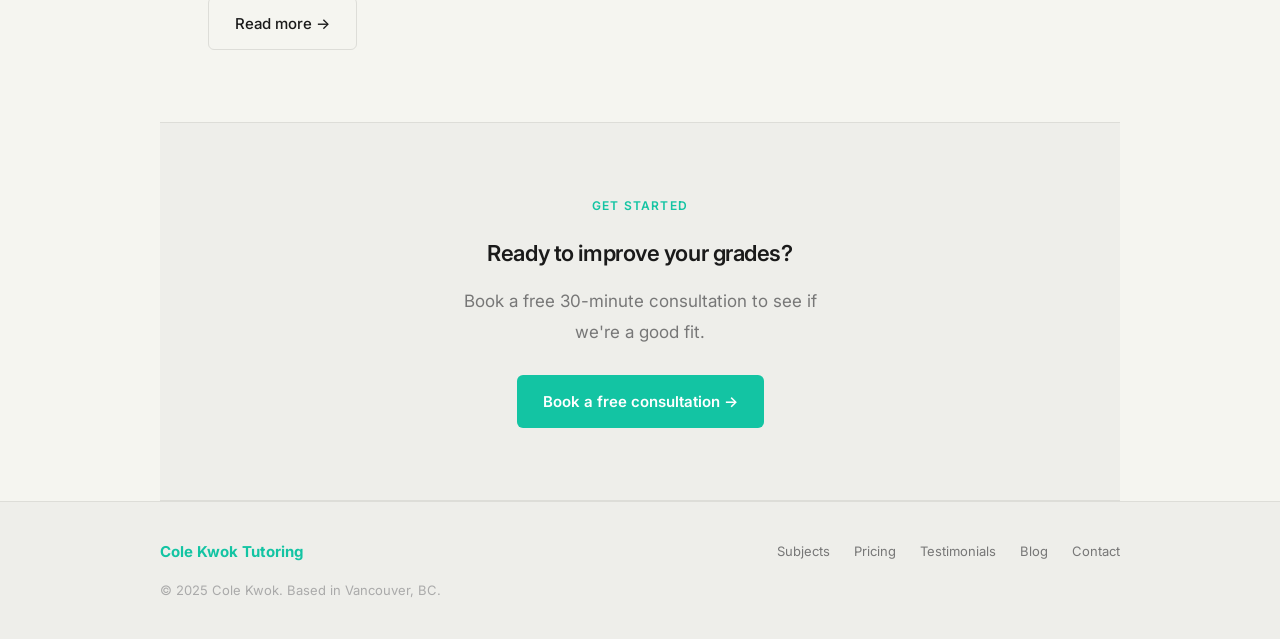
==== commit db7114ea: "Update footer branding and copyright information" ====
--- a/index.html
+++ b/index.html
@@ -78,7 +78,7 @@
 
   <footer>
     <div class="inner">
-      <div class="footer-logo">Your Name Tutoring</div>
+      <div class="footer-logo">Cole Kwok Tutoring</div>
       <div class="footer-links">
         <a href="subjects.html">Subjects</a>
         <a href="pricing.html">Pricing</a>
@@ -86,7 +86,7 @@
         <a href="blog.html">Blog</a>
         <a href="contact.html">Contact</a>
       </div>
-      <div class="footer-copy">© 2025 Your Name. Based in Vancouver, BC.</div>
+      <div class="footer-copy">© 2025 Cole Kwok. Based in Vancouver, BC.</div>
     </div>
   </footer>
 
--- a/style.css
+++ b/style.css
@@ -95,8 +95,16 @@
   margin-bottom: 24px;
 }
 .hero-image {
-  width: 128px; height: 128px; border-radius: 50%;
-  object-fit: cover; border: 2px solid var(--border); margin: 32px 0;
+    width: 300px;
+    height: 300px;
+
+    object-fit: cover;
+
+    border-radius: 12px;
+
+    border: 2px solid var(--border);
+
+    margin: 40px 0;
 }
 .hero p {
   font-size: 18px;
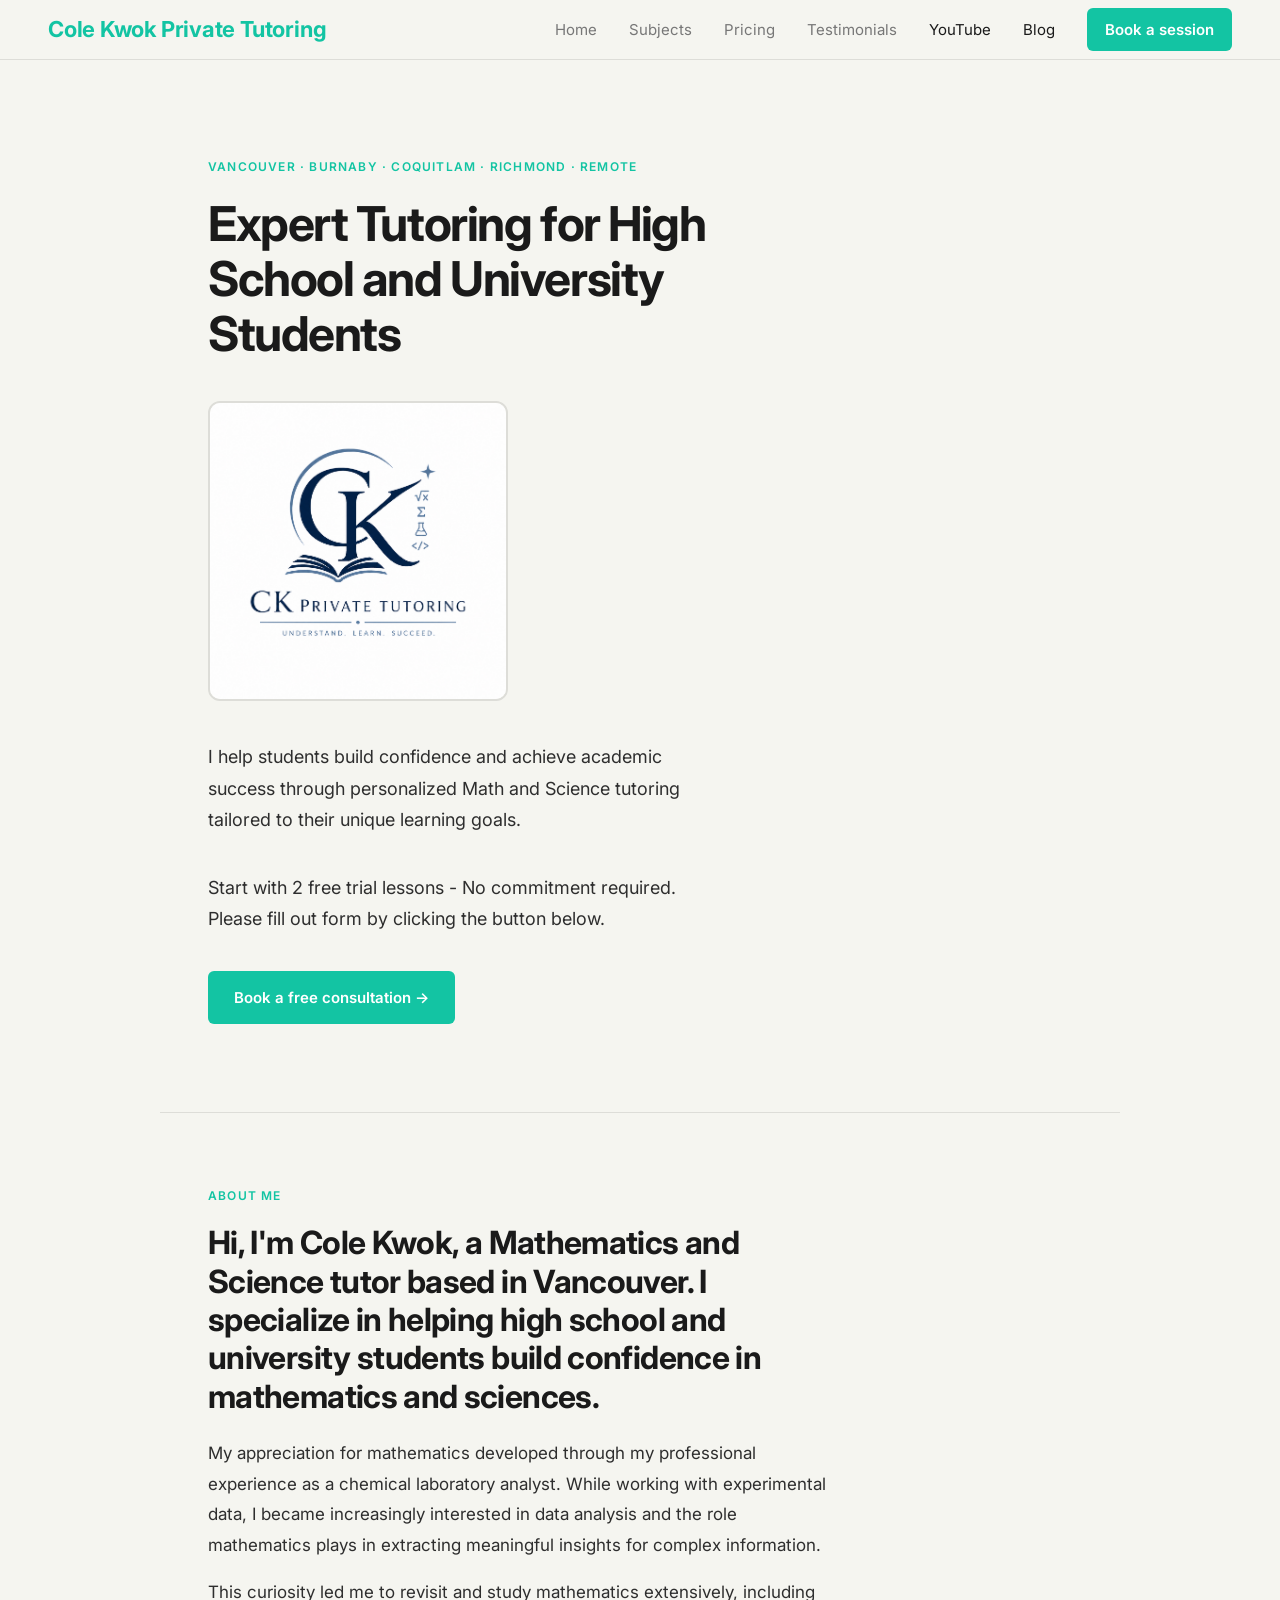
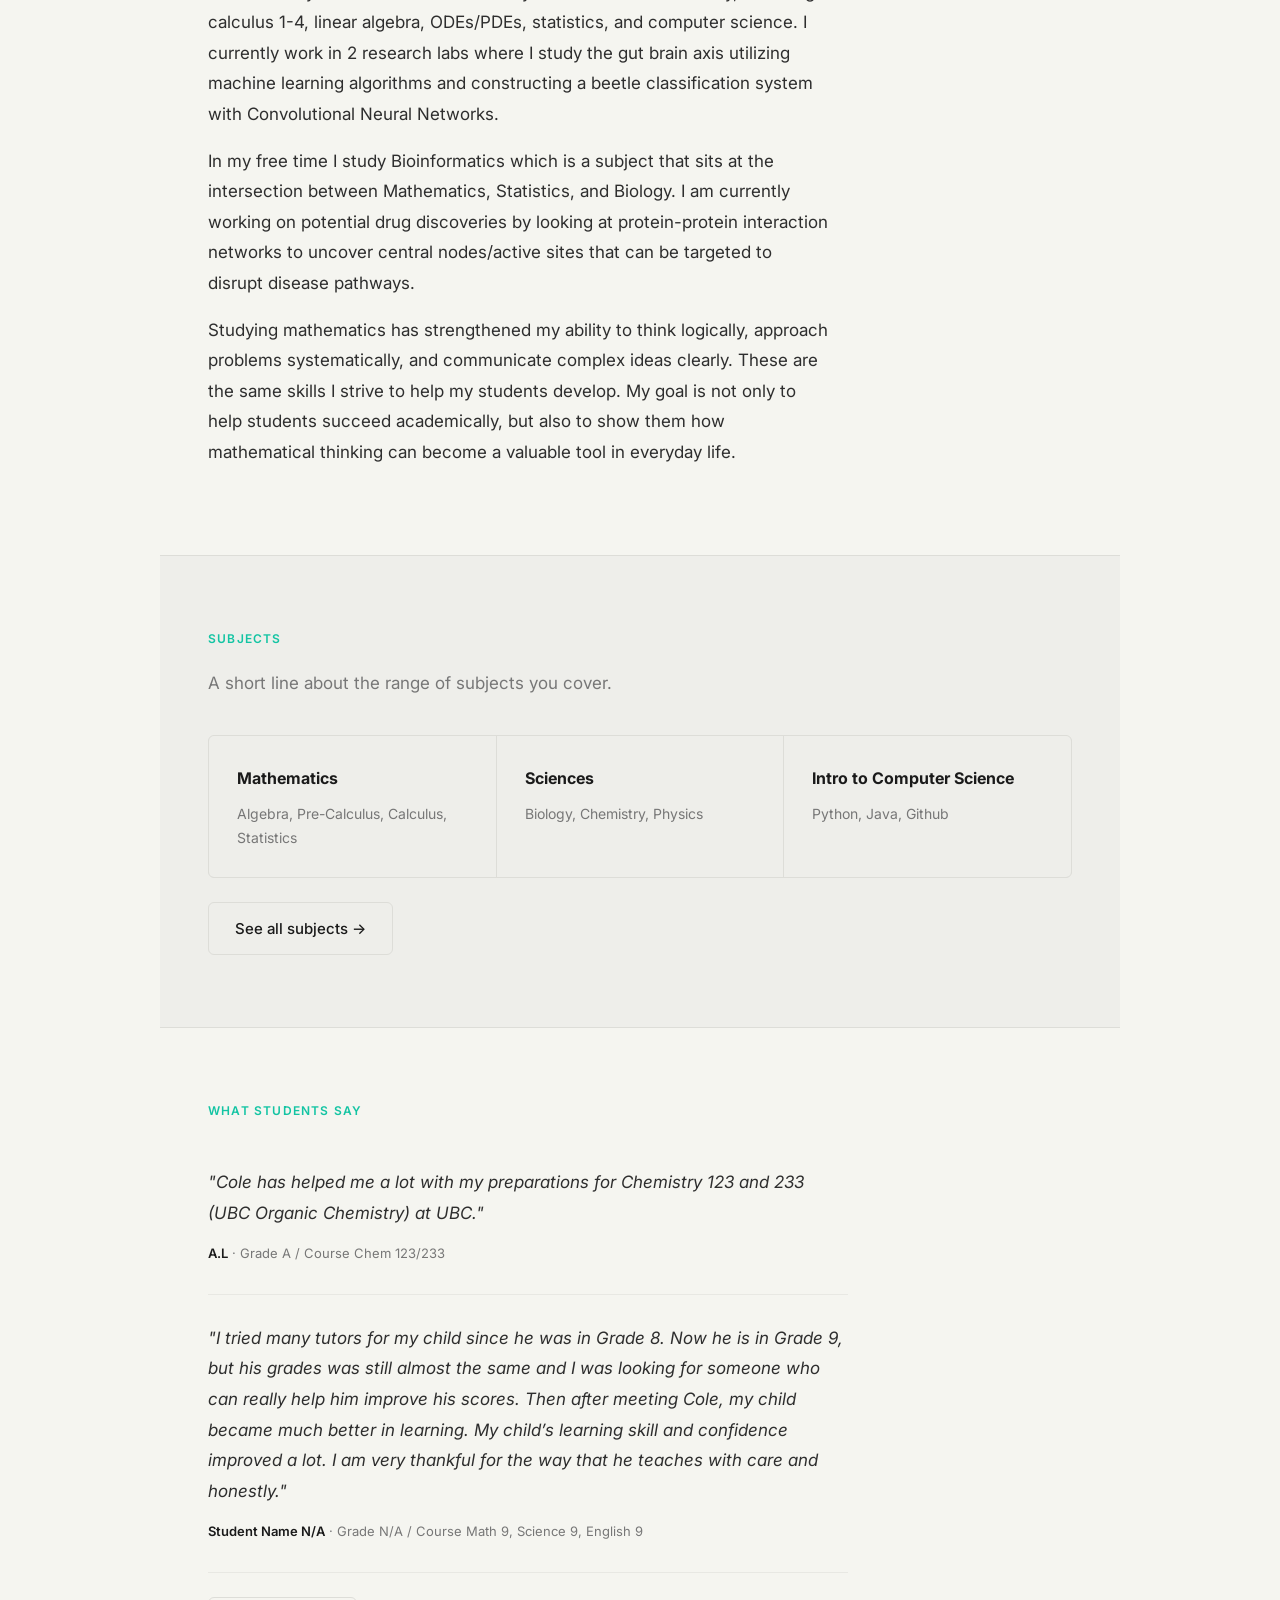
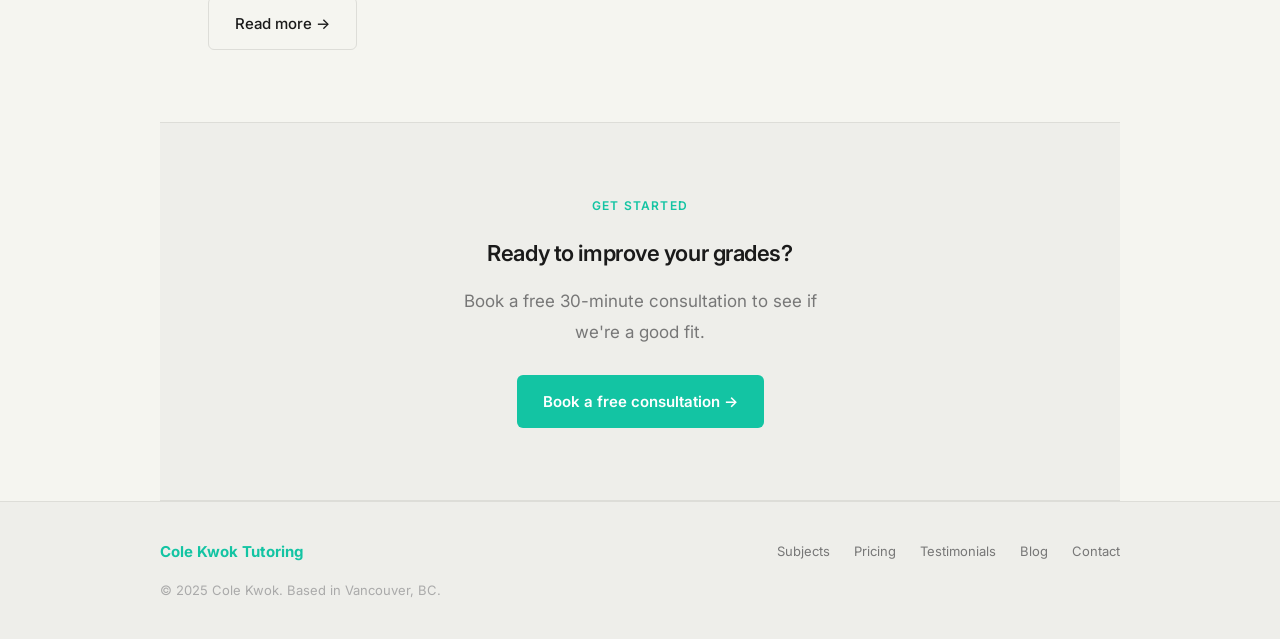
==== commit feba6af4: "Add YouTube link to navigation menu" ====
--- a/index.html
+++ b/index.html
@@ -18,6 +18,7 @@
       <a href="subjects.html">Subjects</a>
       <a href="pricing.html">Pricing</a>
       <a href="testimonials.html">Testimonials</a>
+      <a href="blog.html" class="active">YouTube</a>
       <a href="blog.html" class="active">Blog</a>
       <a href="contact.html" class="nav-cta">Book a session</a>
     </nav>
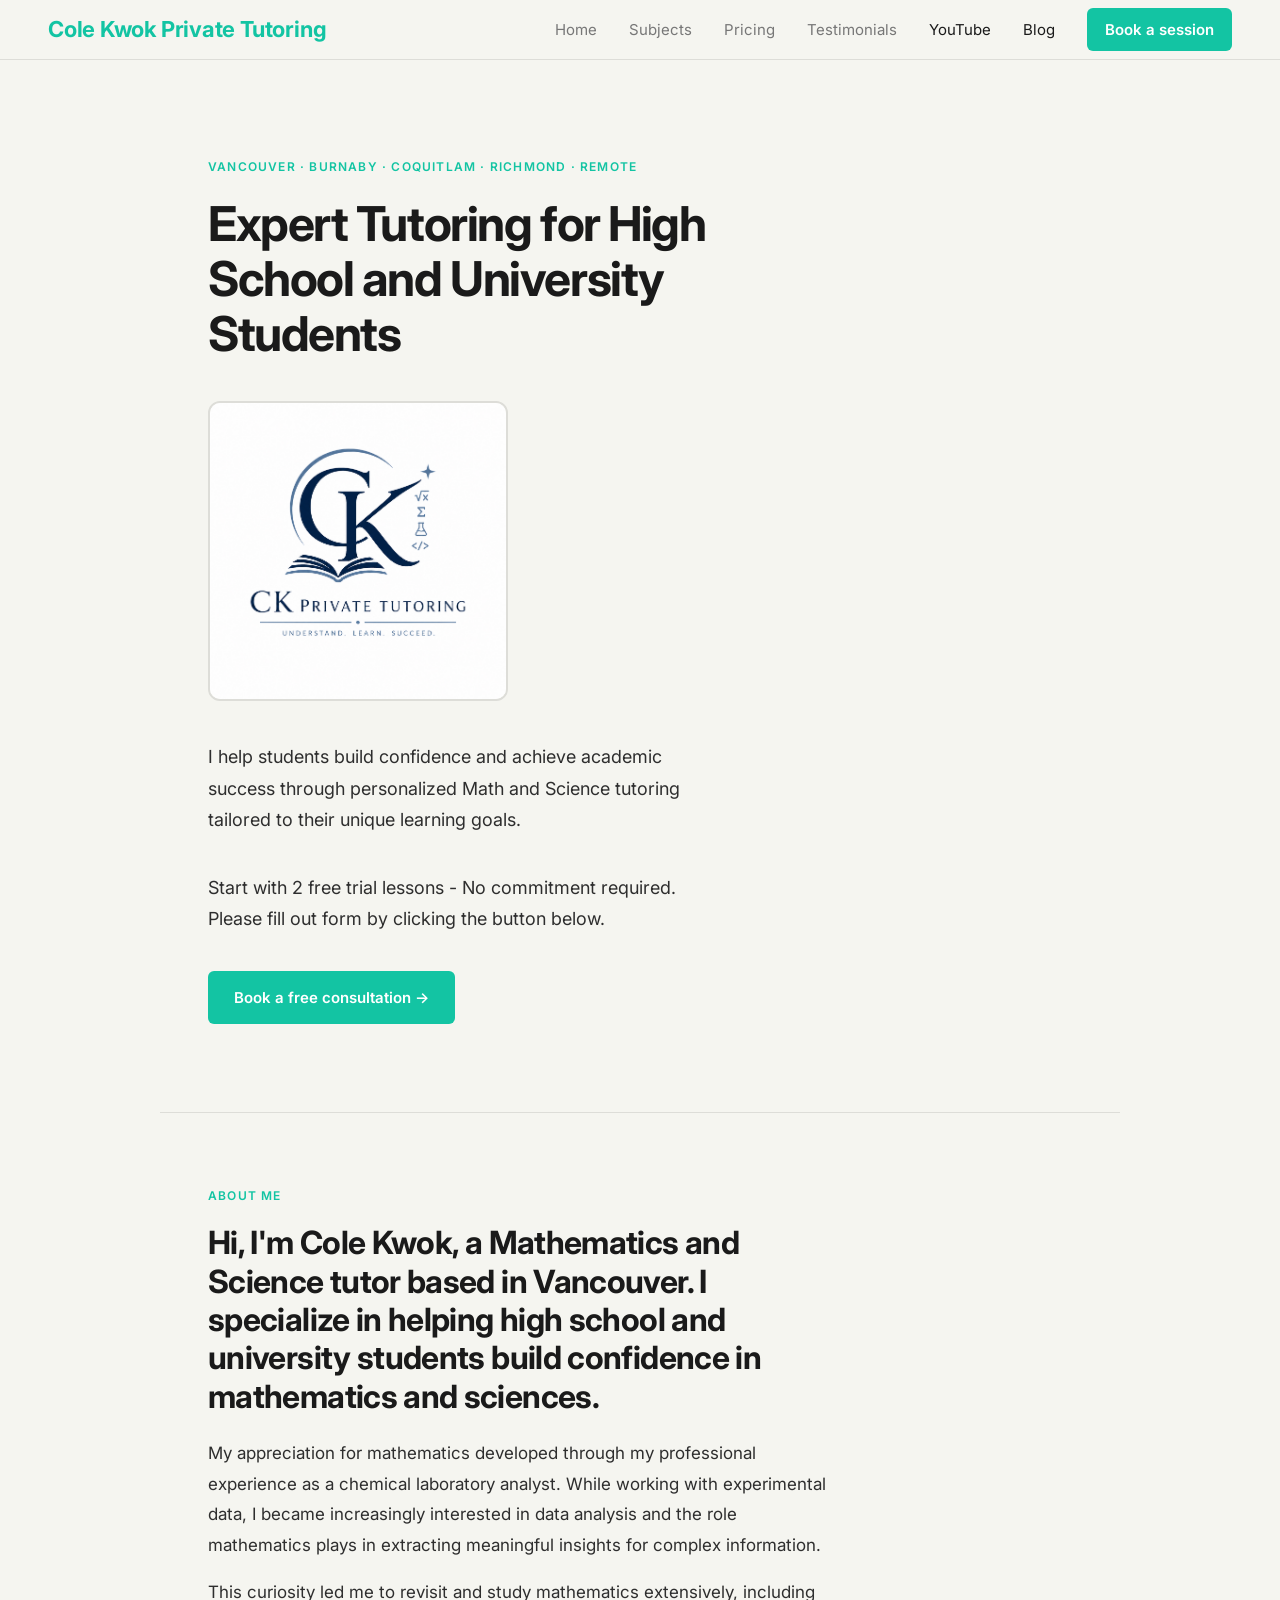
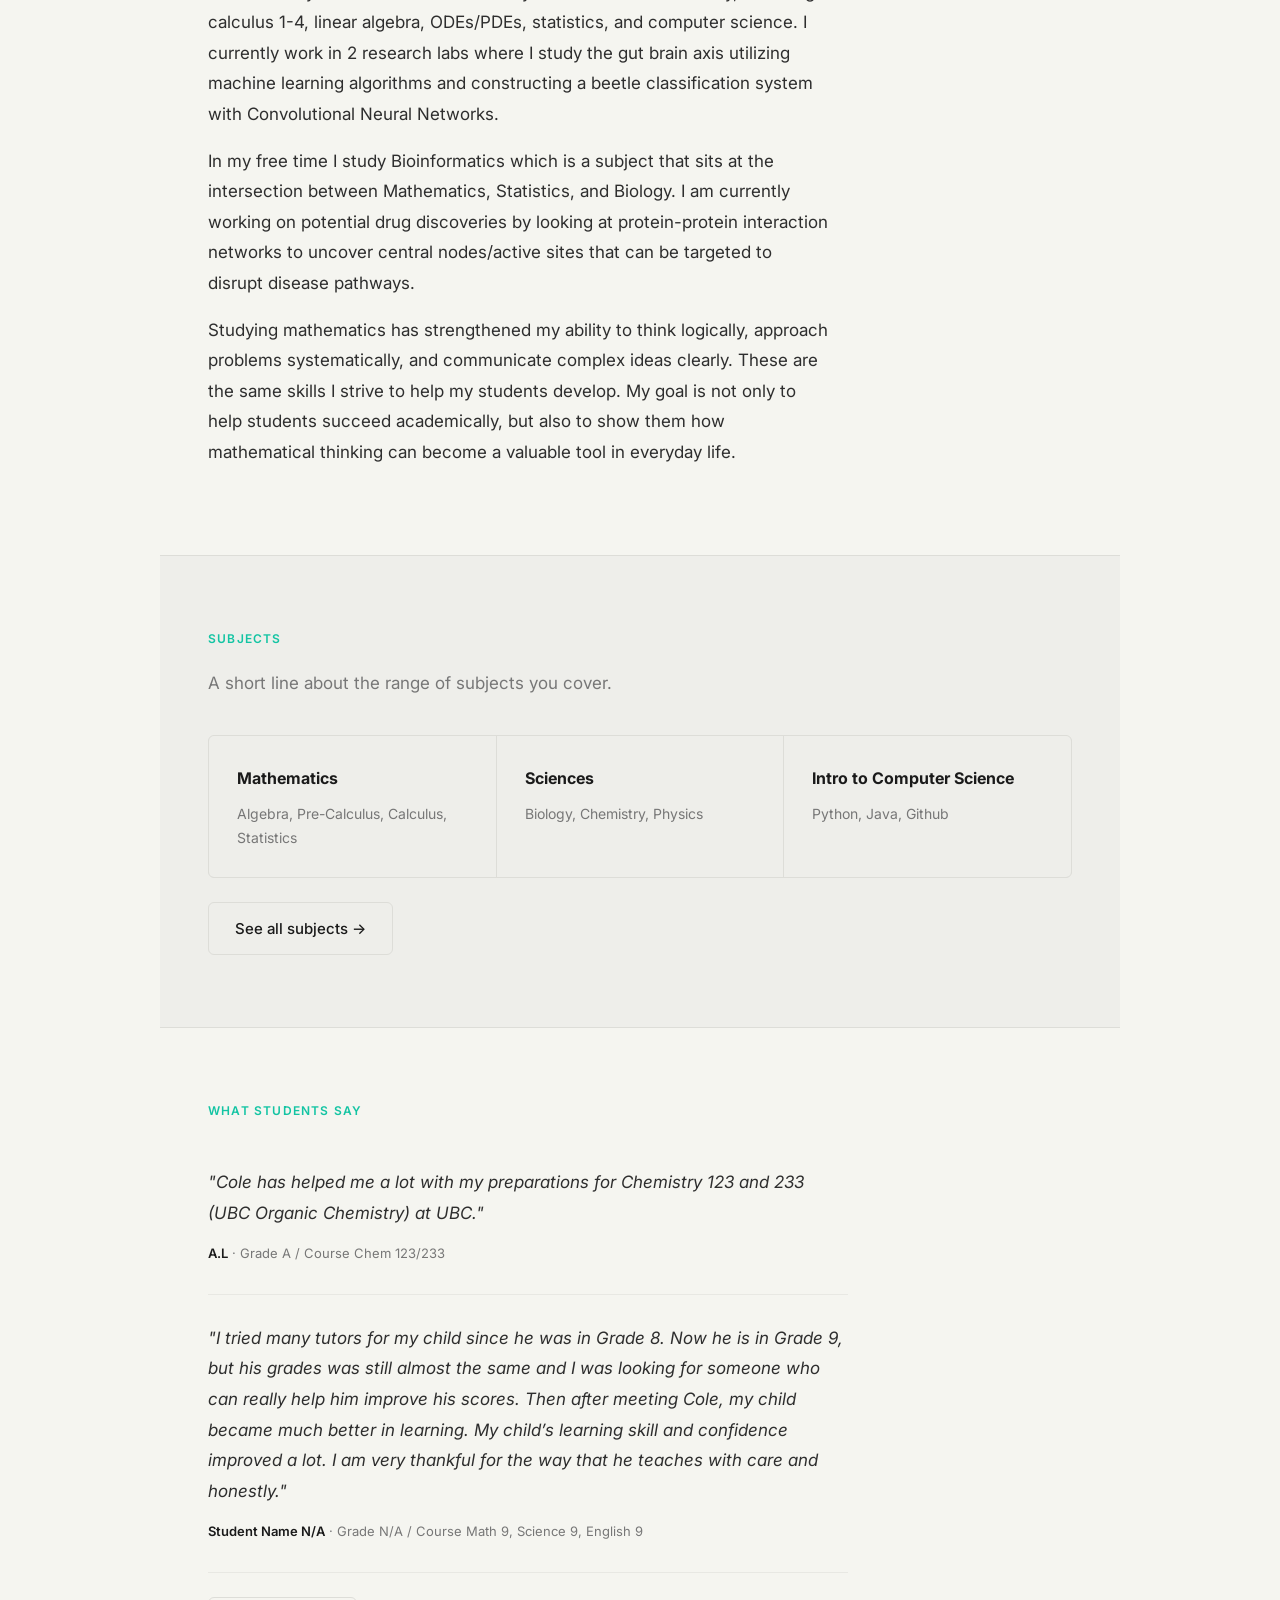
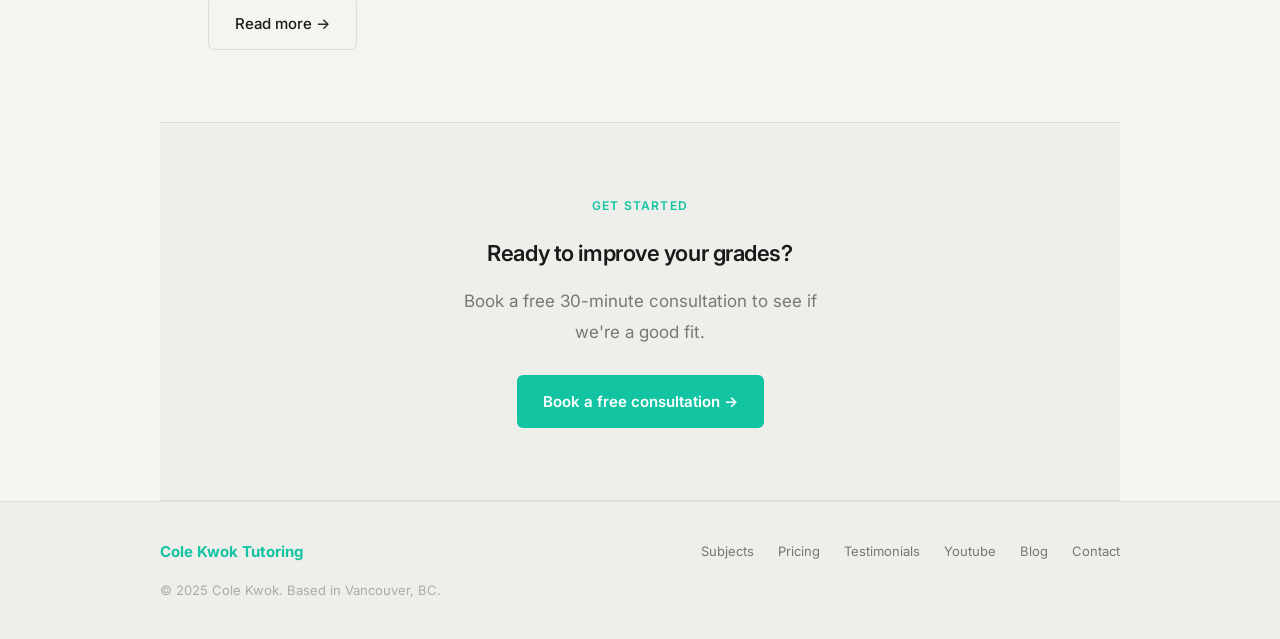
==== commit 16ab4c17: "Add Youtube link to footer" ====
--- a/index.html
+++ b/index.html
@@ -84,6 +84,7 @@
         <a href="subjects.html">Subjects</a>
         <a href="pricing.html">Pricing</a>
         <a href="testimonials.html">Testimonials</a>
+        <a href="youtube.html">Youtube</a>
         <a href="blog.html">Blog</a>
         <a href="contact.html">Contact</a>
       </div>
